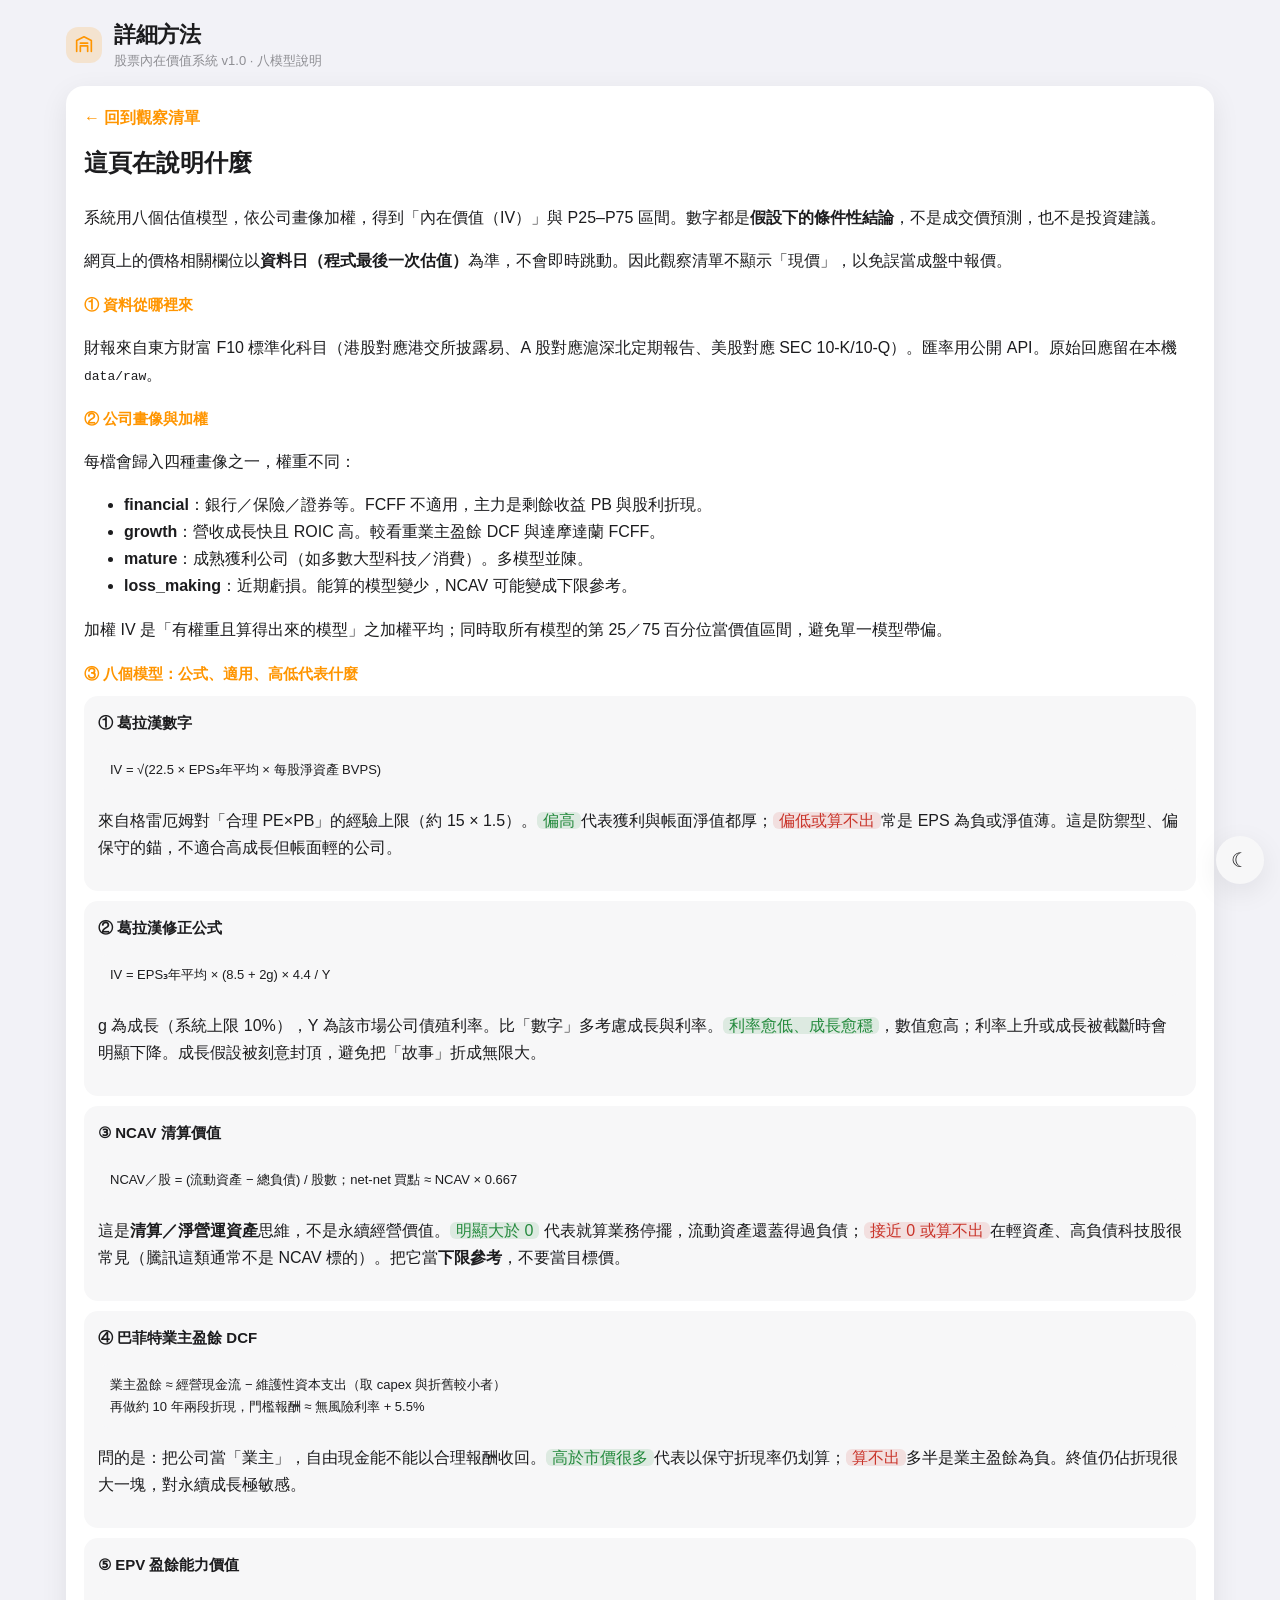
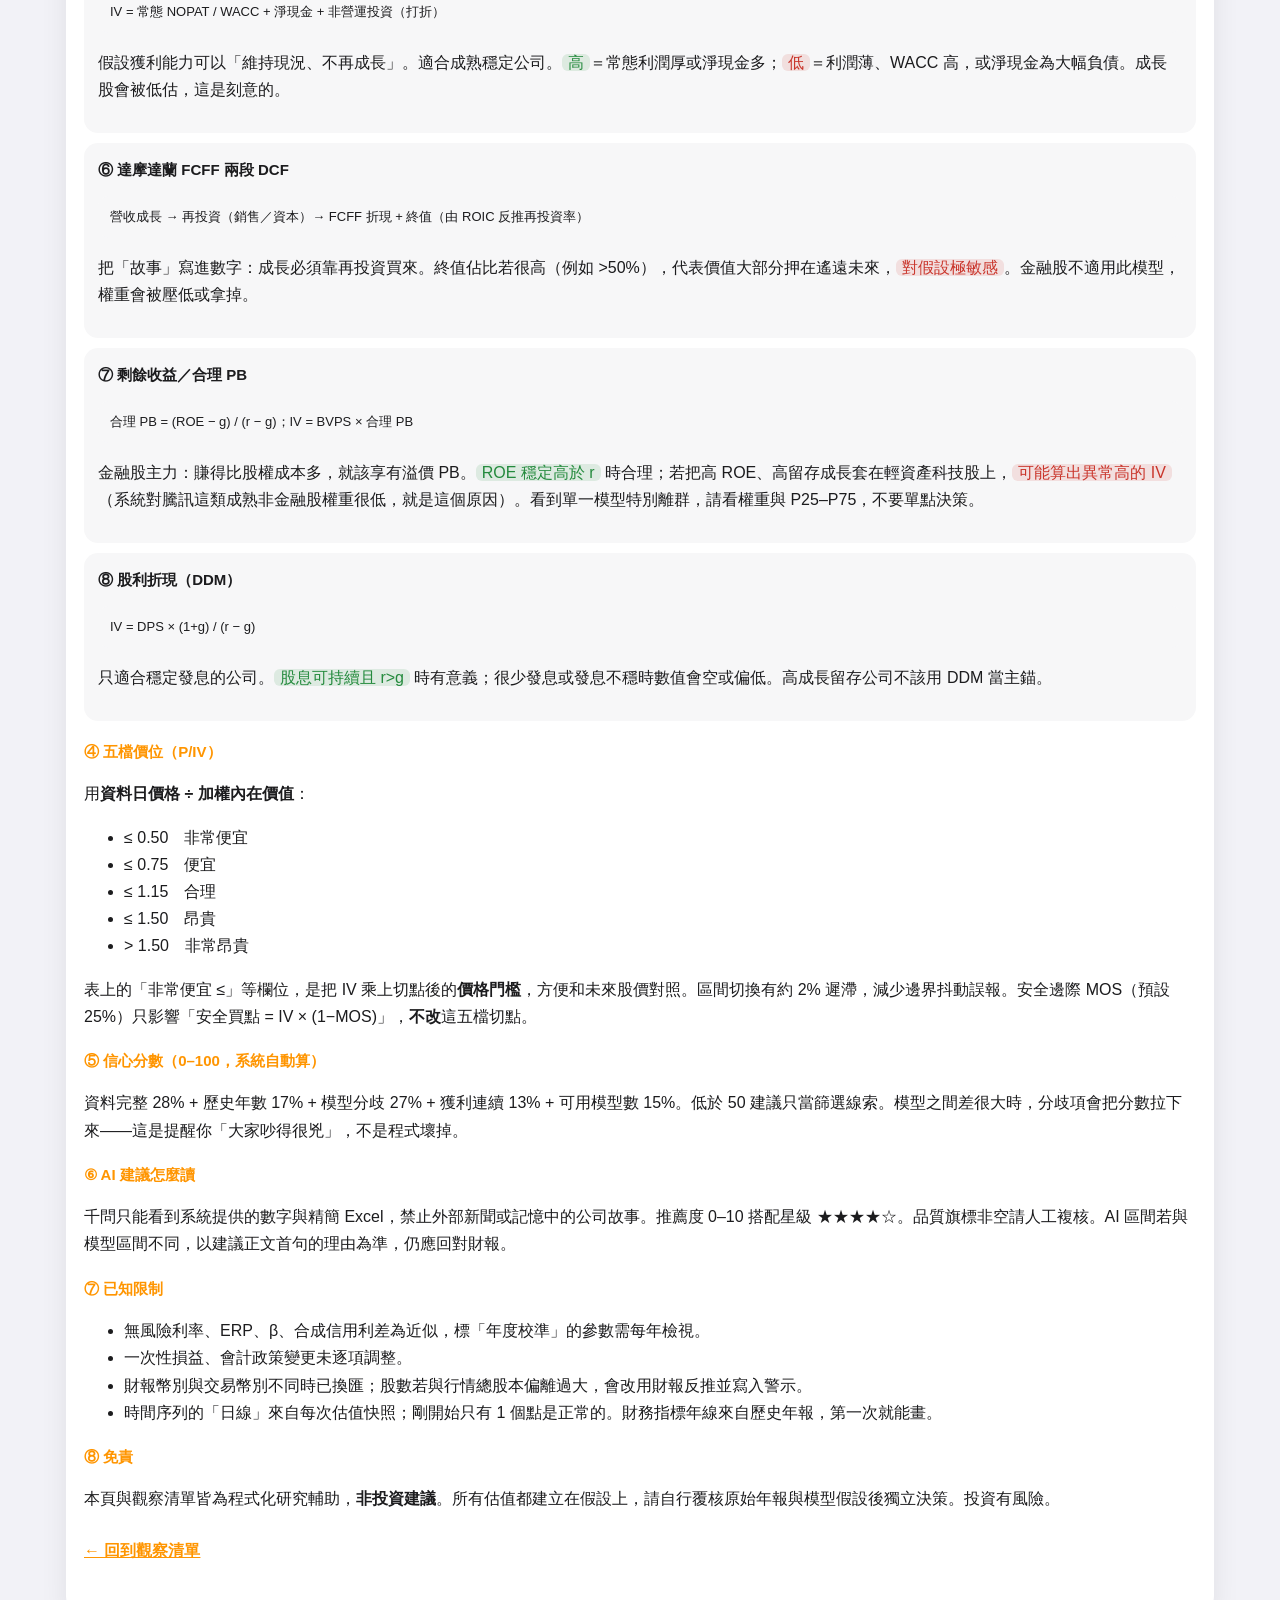
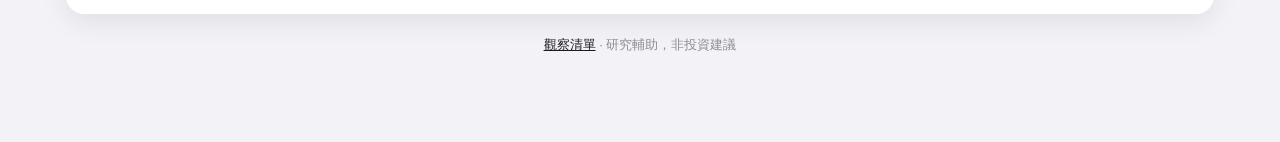
==== docs/method.html @ 35dba9b9 "ivalue report 2026-09-04 (web base)" ====
<!DOCTYPE html>
<html lang="zh-Hant">
<head>
  <meta charset="UTF-8" />
  <meta name="viewport" content="width=device-width, initial-scale=1, viewport-fit=cover" />
  <meta name="theme-color" content="#F5F5F7" />
  <title>詳細方法 · 股票內在價值系統</title>
  <link rel="stylesheet" href="./assets/app.css?v=1.0.2" />
</head>
<body class="page-method">
  <div class="app">
    <header class="top">
      <div class="brand">
        <span class="logo" aria-hidden="true">
          <svg viewBox="0 0 24 24" fill="none" stroke="currentColor" stroke-width="1.8" stroke-linecap="round" stroke-linejoin="round"><path d="M4 19V7l8-4 8 4v12"/><path d="M8 19v-6h8v6"/><path d="M8 10h8"/></svg>
        </span>
        <div>
          <h1>詳細方法</h1>
          <p class="sub">股票內在價值系統 v1.0 · 八模型說明</p>
        </div>
      </div>
    </header>

    <article class="method">
      <a class="back" href="./index.html">← 回到觀察清單</a>
      <h2>這頁在說明什麼</h2>
      <p>系統用八個估值模型，依公司畫像加權，得到「內在價值（IV）」與 P25–P75 區間。數字都是<strong>假設下的條件性結論</strong>，不是成交價預測，也不是投資建議。</p>
      <p>網頁上的價格相關欄位以<strong>資料日（程式最後一次估值）</strong>為準，不會即時跳動。因此觀察清單不顯示「現價」，以免誤當成盤中報價。</p>

      <h3>① 資料從哪裡來</h3>
      <p>財報來自東方財富 F10 標準化科目（港股對應港交所披露易、A 股對應滬深北定期報告、美股對應 SEC 10-K/10-Q）。匯率用公開 API。原始回應留在本機 <code>data/raw</code>。</p>

      <h3>② 公司畫像與加權</h3>
      <p>每檔會歸入四種畫像之一，權重不同：</p>
      <ul>
        <li><strong>financial</strong>：銀行／保險／證券等。FCFF 不適用，主力是剩餘收益 PB 與股利折現。</li>
        <li><strong>growth</strong>：營收成長快且 ROIC 高。較看重業主盈餘 DCF 與達摩達蘭 FCFF。</li>
        <li><strong>mature</strong>：成熟獲利公司（如多數大型科技／消費）。多模型並陳。</li>
        <li><strong>loss_making</strong>：近期虧損。能算的模型變少，NCAV 可能變成下限參考。</li>
      </ul>
      <p>加權 IV 是「有權重且算得出來的模型」之加權平均；同時取所有模型的第 25／75 百分位當價值區間，避免單一模型帶偏。</p>

      <h3>③ 八個模型：公式、適用、高低代表什麼</h3>

      <div class="model-card">
        <h4>① 葛拉漢數字</h4>
        <p class="formula">IV = √(22.5 × EPS₃年平均 × 每股淨資產 BVPS)</p>
        <p>來自格雷厄姆對「合理 PE×PB」的經驗上限（約 15 × 1.5）。<span class="hi-good">偏高</span>代表獲利與帳面淨值都厚；<span class="hi-bad">偏低或算不出</span>常是 EPS 為負或淨值薄。這是防禦型、偏保守的錨，不適合高成長但帳面輕的公司。</p>
      </div>
      <div class="model-card">
        <h4>② 葛拉漢修正公式</h4>
        <p class="formula">IV = EPS₃年平均 × (8.5 + 2g) × 4.4 / Y</p>
        <p>g 為成長（系統上限 10%），Y 為該市場公司債殖利率。比「數字」多考慮成長與利率。<span class="hi-good">利率愈低、成長愈穩</span>，數值愈高；利率上升或成長被截斷時會明顯下降。成長假設被刻意封頂，避免把「故事」折成無限大。</p>
      </div>
      <div class="model-card">
        <h4>③ NCAV 清算價值</h4>
        <p class="formula">NCAV／股 = (流動資產 − 總負債) / 股數；net-net 買點 ≈ NCAV × 0.667</p>
        <p>這是<strong>清算／淨營運資產</strong>思維，不是永續經營價值。<span class="hi-good">明顯大於 0</span> 代表就算業務停擺，流動資產還蓋得過負債；<span class="hi-bad">接近 0 或算不出</span>在輕資產、高負債科技股很常見（騰訊這類通常不是 NCAV 標的）。把它當<strong>下限參考</strong>，不要當目標價。</p>
      </div>
      <div class="model-card">
        <h4>④ 巴菲特業主盈餘 DCF</h4>
        <p class="formula">業主盈餘 ≈ 經營現金流 − 維護性資本支出（取 capex 與折舊較小者）<br/>再做約 10 年兩段折現，門檻報酬 ≈ 無風險利率 + 5.5%</p>
        <p>問的是：把公司當「業主」，自由現金能不能以合理報酬收回。<span class="hi-good">高於市價很多</span>代表以保守折現率仍划算；<span class="hi-bad">算不出</span>多半是業主盈餘為負。終值仍佔折現很大一塊，對永續成長極敏感。</p>
      </div>
      <div class="model-card">
        <h4>⑤ EPV 盈餘能力價值</h4>
        <p class="formula">IV = 常態 NOPAT / WACC + 淨現金 + 非營運投資（打折）</p>
        <p>假設獲利能力可以「維持現況、不再成長」。適合成熟穩定公司。<span class="hi-good">高</span>＝常態利潤厚或淨現金多；<span class="hi-bad">低</span>＝利潤薄、WACC 高，或淨現金為大幅負債。成長股會被低估，這是刻意的。</p>
      </div>
      <div class="model-card">
        <h4>⑥ 達摩達蘭 FCFF 兩段 DCF</h4>
        <p class="formula">營收成長 → 再投資（銷售／資本）→ FCFF 折現 + 終值（由 ROIC 反推再投資率）</p>
        <p>把「故事」寫進數字：成長必須靠再投資買來。終值佔比若很高（例如 &gt;50%），代表價值大部分押在遙遠未來，<span class="hi-bad">對假設極敏感</span>。金融股不適用此模型，權重會被壓低或拿掉。</p>
      </div>
      <div class="model-card">
        <h4>⑦ 剩餘收益／合理 PB</h4>
        <p class="formula">合理 PB = (ROE − g) / (r − g)；IV = BVPS × 合理 PB</p>
        <p>金融股主力：賺得比股權成本多，就該享有溢價 PB。<span class="hi-good">ROE 穩定高於 r</span> 時合理；若把高 ROE、高留存成長套在輕資產科技股上，<span class="hi-bad">可能算出異常高的 IV</span>（系統對騰訊這類成熟非金融股權重很低，就是這個原因）。看到單一模型特別離群，請看權重與 P25–P75，不要單點決策。</p>
      </div>
      <div class="model-card">
        <h4>⑧ 股利折現（DDM）</h4>
        <p class="formula">IV = DPS × (1+g) / (r − g)</p>
        <p>只適合穩定發息的公司。<span class="hi-good">股息可持續且 r&gt;g</span> 時有意義；很少發息或發息不穩時數值會空或偏低。高成長留存公司不該用 DDM 當主錨。</p>
      </div>

      <h3>④ 五檔價位（P/IV）</h3>
      <p>用<strong>資料日價格 ÷ 加權內在價值</strong>：</p>
      <ul>
        <li>≤ 0.50　非常便宜</li>
        <li>≤ 0.75　便宜</li>
        <li>≤ 1.15　合理</li>
        <li>≤ 1.50　昂貴</li>
        <li>&gt; 1.50　非常昂貴</li>
      </ul>
      <p>表上的「非常便宜 ≤」等欄位，是把 IV 乘上切點後的<strong>價格門檻</strong>，方便和未來股價對照。區間切換有約 2% 遲滯，減少邊界抖動誤報。安全邊際 MOS（預設 25%）只影響「安全買點 = IV × (1−MOS)」，<strong>不改</strong>這五檔切點。</p>

      <h3>⑤ 信心分數（0–100，系統自動算）</h3>
      <p>資料完整 28% + 歷史年數 17% + 模型分歧 27% + 獲利連續 13% + 可用模型數 15%。低於 50 建議只當篩選線索。模型之間差很大時，分歧項會把分數拉下來——這是提醒你「大家吵得很兇」，不是程式壞掉。</p>

      <h3>⑥ AI 建議怎麼讀</h3>
      <p>千問只能看到系統提供的數字與精簡 Excel，禁止外部新聞或記憶中的公司故事。推薦度 0–10 搭配星級 ★★★★☆。品質旗標非空請人工複核。AI 區間若與模型區間不同，以建議正文首句的理由為準，仍應回對財報。</p>

      <h3>⑦ 已知限制</h3>
      <ul>
        <li>無風險利率、ERP、β、合成信用利差為近似，標「年度校準」的參數需每年檢視。</li>
        <li>一次性損益、會計政策變更未逐項調整。</li>
        <li>財報幣別與交易幣別不同時已換匯；股數若與行情總股本偏離過大，會改用財報反推並寫入警示。</li>
        <li>時間序列的「日線」來自每次估值快照；剛開始只有 1 個點是正常的。財務指標年線來自歷史年報，第一次就能畫。</li>
      </ul>

      <h3>⑧ 免責</h3>
      <p>本頁與觀察清單皆為程式化研究輔助，<strong>非投資建議</strong>。所有估值都建立在假設上，請自行覆核原始年報與模型假設後獨立決策。投資有風險。</p>
      <p><a class="method-link" href="./index.html">← 回到觀察清單</a></p>
    </article>

    <footer class="foot">
      <a href="./index.html">觀察清單</a>
      <span>·</span>
      <span>研究輔助，非投資建議</span>
    </footer>
  </div>
  <button type="button" class="theme-fab" id="themeBtn" title="切換深淺色" aria-label="切換深淺色">☾</button>
  <script>
    (function () {
      const btn = document.getElementById("themeBtn");
      const saved = localStorage.getItem("iv-theme") || (matchMedia("(prefers-color-scheme: dark)").matches ? "dark" : "light");
      function setTheme(t) {
        document.documentElement.setAttribute("data-theme", t);
        localStorage.setItem("iv-theme", t);
        btn.textContent = t === "dark" ? "☀" : "☾";
        document.querySelector('meta[name="theme-color"]')?.setAttribute("content", t === "dark" ? "#121212" : "#F5F5F7");
      }
      setTheme(saved);
      btn.addEventListener("click", function () {
        setTheme(document.documentElement.getAttribute("data-theme") === "dark" ? "light" : "dark");
      });
    })();
  </script>
</body>
</html>
---- docs/assets/app.css ----
:root {
  --bg: #f2f2f7;
  --card: #ffffff;
  --card2: #f7f7f8;
  --text: #1c1c1e;
  --muted: #8e8e93;
  --line: rgba(60, 60, 67, 0.12);
  --accent: #ff9500;
  --accent-soft: rgba(255, 149, 0, 0.16);
  --shadow: 0 8px 28px rgba(15, 15, 20, 0.08);
  --radius: 18px;
  --safe: env(safe-area-inset-bottom, 12px);
  --good: #248a3d;
  --good-bg: rgba(36, 138, 61, 0.12);
  --bad: #c9342a;
  --bad-bg: rgba(201, 52, 42, 0.12);
  --warn: #c47b00;
  --warn-bg: rgba(196, 123, 0, 0.14);
}
[data-theme="dark"] {
  --bg: #121212;
  --card: #1c1c1e;
  --card2: #2a2a2a;
  --text: #f5f5f7;
  --muted: #8e8e93;
  --line: rgba(255, 255, 255, 0.08);
  --accent: #ff9f0a;
  --accent-soft: rgba(255, 159, 10, 0.22);
  --shadow: 0 10px 32px rgba(0, 0, 0, 0.45);
  --good: #30d158;
  --good-bg: rgba(48, 209, 88, 0.16);
  --bad: #ff6961;
  --bad-bg: rgba(255, 105, 97, 0.16);
  --warn: #ffd60a;
  --warn-bg: rgba(255, 214, 10, 0.14);
}
* { box-sizing: border-box; }
html, body { margin: 0; padding: 0; background: var(--bg); color: var(--text);
  font-family: -apple-system, BlinkMacSystemFont, "SF Pro Text", "PingFang TC", "Noto Sans TC", "Segoe UI", sans-serif;
  -webkit-font-smoothing: antialiased; }
.app { max-width: 1180px; margin: 0 auto; padding: 20px 16px 88px; }
.top { display: flex; align-items: center; justify-content: space-between; margin-bottom: 16px; }
.brand { display: flex; gap: 12px; align-items: center; }
.logo { width: 36px; height: 36px; border-radius: 12px; display: grid; place-items: center;
  background: var(--accent-soft); color: var(--accent); }
.logo svg { width: 22px; height: 22px; }
h1 { font-size: 22px; margin: 0; letter-spacing: -0.02em; }
.sub { margin: 2px 0 0; color: var(--muted); font-size: 13px; }

.nav-cards { display: grid; grid-template-columns: repeat(6, 1fr); gap: 8px; margin-bottom: 14px; }
.nav-btn { border: 0; background: var(--card); color: var(--muted); border-radius: 16px;
  padding: 12px 8px; box-shadow: var(--shadow); cursor: pointer; display: flex; flex-direction: column;
  align-items: center; gap: 6px; font-size: 12px; }
.nav-btn .ico { width: 24px; height: 24px; color: inherit; display: grid; place-items: center; }
.nav-btn .ico svg { width: 22px; height: 22px; }
.nav-btn.active { color: var(--accent); }
.nav-btn.active .ico { color: var(--accent); }

.panel { background: var(--card); border-radius: var(--radius); padding: 16px; box-shadow: var(--shadow); margin-bottom: 14px; }
.panel h2 { margin: 0 0 4px; font-size: 17px; }
.hint { margin: 0 0 12px; color: var(--muted); font-size: 13px; }
.search { display: flex; align-items: center; gap: 8px; background: var(--card2); border-radius: 999px; padding: 10px 14px; }
.search input { border: 0; background: transparent; width: 100%; color: var(--text); font-size: 16px; outline: none; }
.mag { color: var(--muted); display: grid; place-items: center; }
.filters { display: flex; flex-wrap: wrap; gap: 8px; margin-top: 12px; }
.chip { border: 0; background: var(--card2); color: var(--muted); width: 40px; height: 40px; border-radius: 50%;
  cursor: pointer; font-size: 12px; }
.chip.on { background: var(--accent); color: #fff; }
.chip.wide { width: auto; padding: 0 12px; border-radius: 999px; height: 34px; }
.mobile-sort { display: none; gap: 8px; margin-top: 12px; align-items: center; }
.mobile-sort select, .pill { border: 0; background: var(--card2); color: var(--text); border-radius: 12px; padding: 8px 12px; }

.stats { display: grid; grid-template-columns: repeat(6, 1fr); gap: 8px; margin-bottom: 14px; }
.stat { background: var(--card); border-radius: 14px; padding: 10px; text-align: center; box-shadow: var(--shadow);
  border: 0; cursor: pointer; color: inherit; font: inherit; }
.stat b { display: block; font-size: 18px; }
.stat span { color: var(--muted); font-size: 11px; }
.stat.on { outline: 2px solid var(--accent); background: var(--accent-soft); }

.table-wrap { overflow: auto; background: var(--card); border-radius: var(--radius); box-shadow: var(--shadow); }
table { width: 100%; border-collapse: collapse; min-width: 860px; }
th, td { padding: 11px 10px; text-align: left; border-bottom: 1px solid var(--line); font-size: 13px; white-space: nowrap; }
th { position: sticky; top: 0; background: var(--card); cursor: pointer; color: var(--muted); font-weight: 600; user-select: none; }
th .arr { color: var(--accent); margin-left: 4px; }
td.num { font-variant-numeric: tabular-nums; text-align: right; }
.th-chart, .td-chart { width: 44px; padding: 6px; }
.band { display: inline-flex; align-items: center; gap: 6px; font-weight: 600; }
.dot { width: 8px; height: 8px; border-radius: 50%; background: var(--muted); flex-shrink: 0; }
.dot.非常便宜 { background: #34c759; }
.dot.便宜 { background: #30d158; }
.dot.合理 { background: #ffd60a; }
.dot.昂貴 { background: #ff9f0a; }
.dot.非常昂貴 { background: #ff3b30; }
.dot.無法估值 { background: #8e8e93; }
.stars { color: var(--accent); letter-spacing: 1px; }
.row-link { cursor: pointer; }
.row-link:hover { background: var(--accent-soft); }

.tone-good { color: var(--good) !important; }
.tone-bad { color: var(--bad) !important; }
.tone-warn { color: var(--warn) !important; }

.cards { display: none; gap: 12px; }
.item { background: var(--card); border-radius: var(--radius); overflow: hidden; box-shadow: var(--shadow); cursor: pointer; }
.item h3 { margin: 0; font-size: 16px; }
.item-hd { display: flex; gap: 10px; align-items: center; padding: 14px 14px 8px; }
.item-id { flex: 1; min-width: 0; }
.item-meta { display: flex; gap: 8px; align-items: center; margin-top: 4px; font-size: 12px; }
.mkt { background: var(--accent-soft); color: var(--accent); font-weight: 700; font-size: 11px;
  padding: 1px 6px; border-radius: 6px; }
.ico-sq { min-width: 52px; height: 34px; padding: 0 6px; border-radius: 10px; background: var(--accent-soft); color: var(--accent);
  display: grid; place-items: center; font-weight: 700; font-size: 12px; letter-spacing: -0.02em; }
.item p, .card-note { margin: 0; color: var(--muted); font-size: 13px; padding: 0 14px 10px; line-height: 1.5; }
.item-ft { background: var(--card2); padding: 10px 14px; font-size: 12px; color: var(--muted);
  display: flex; justify-content: space-between; gap: 8px; }
.mini-kv { display: grid; grid-template-columns: 1fr 1fr; gap: 8px 12px; padding: 4px 14px 12px; }
.mini-kv div { display: flex; justify-content: space-between; gap: 8px; font-size: 13px; }
.mini-kv span { color: var(--muted); }
.mini-kv b { font-weight: 650; font-variant-numeric: tabular-nums; }
.card-ai { padding: 0 14px 12px; }
.card-ai-score { display: flex; align-items: center; gap: 8px; margin-bottom: 6px; font-weight: 650; }
.card-ai p { padding: 0 0 8px; }

.chart-btn { border: 0; background: var(--card2); color: var(--accent); width: 36px; height: 36px; border-radius: 10px;
  cursor: pointer; display: grid; place-items: center; flex-shrink: 0; }
.chart-btn svg { width: 18px; height: 18px; }
.chart-btn:hover { background: var(--accent-soft); }

.method { background: var(--card); border-radius: var(--radius); padding: 18px; box-shadow: var(--shadow); line-height: 1.7; }
.method h3 { color: var(--accent); margin: 18px 0 6px; font-size: 15px; }
.method a { color: var(--accent); }
.method-link { display: inline-flex; align-items: center; gap: 6px; margin: 8px 0 16px; font-weight: 650; }
.empty { text-align: center; color: var(--muted); padding: 40px 12px; }

.foot { text-align: center; color: var(--muted); font-size: 13px; margin-top: 22px; }
.foot a { color: var(--text); }
.theme-fab { position: fixed; right: 16px; bottom: calc(16px + var(--safe)); width: 48px; height: 48px; border-radius: 50%;
  border: 0; background: var(--card2); color: var(--text); box-shadow: var(--shadow); cursor: pointer; font-size: 20px; z-index: 20; }

.modal { position: fixed; inset: 0; background: rgba(0,0,0,.45); display: grid; place-items: end center; z-index: 30; }
.modal[hidden] { display: none; }
.sheet { background: var(--card); width: min(720px, 100%); max-height: 88vh; overflow: auto;
  border-radius: 22px 22px 0 0; padding: 22px 18px calc(24px + var(--safe)); position: relative; }
.sheet-chart { width: min(860px, 100%); }
.sheet h2 { margin: 0 40px 8px 0; font-size: 20px; }
.sheet h2 small { color: var(--muted); font-weight: 500; font-size: 14px; }
.sheet h3 { margin: 18px 0 8px; font-size: 15px; }
.close { position: absolute; right: 12px; top: 12px; border: 0; background: var(--card2); width: 32px; height: 32px;
  border-radius: 50%; color: var(--text); cursor: pointer; }
.kv { display: grid; grid-template-columns: 132px 1fr; gap: 6px 10px; font-size: 14px; }
.kv b { color: var(--muted); font-weight: 500; }
.advice { background: var(--card2); border-radius: 14px; padding: 12px 14px; margin-top: 12px; line-height: 1.7; }
.advice p { margin: 0 0 10px; }
.advice p:last-child { margin: 0; }
.advice .lead { font-weight: 650; color: var(--text); }
.warn-box { background: var(--bad-bg); color: var(--bad); border-radius: 12px; padding: 10px 12px; margin-top: 12px; font-size: 13px; line-height: 1.5; }
#chartCanvasWrap { position: relative; height: 320px; margin-top: 8px; }

.page-method .method h2 { margin-top: 0; }
.page-method .back { display: inline-flex; gap: 6px; align-items: center; color: var(--accent); text-decoration: none;
  font-weight: 650; margin-bottom: 12px; }
.formula { background: var(--card2); border-radius: 12px; padding: 10px 12px; font-size: 13px; overflow-x: auto; }
.model-card { background: var(--card2); border-radius: 14px; padding: 14px; margin: 10px 0; }
.model-card h4 { margin: 0 0 6px; font-size: 15px; }
.hi-good { background: var(--good-bg); color: var(--good); padding: 0 6px; border-radius: 6px; }
.hi-bad { background: var(--bad-bg); color: var(--bad); padding: 0 6px; border-radius: 6px; }

@media (max-width: 860px) {
  .nav-cards { grid-template-columns: repeat(3, 1fr); }
  .stats { grid-template-columns: repeat(3, 1fr); }
  .table-wrap { display: none; }
  .cards { display: grid; }
  .mobile-sort { display: flex; }
  h1 { font-size: 18px; }
  .ico-sq { min-width: 58px; font-size: 11px; }
}
@media (min-width: 861px) {
  .modal { place-items: center; }
  .sheet { border-radius: 22px; max-height: 82vh; }
}
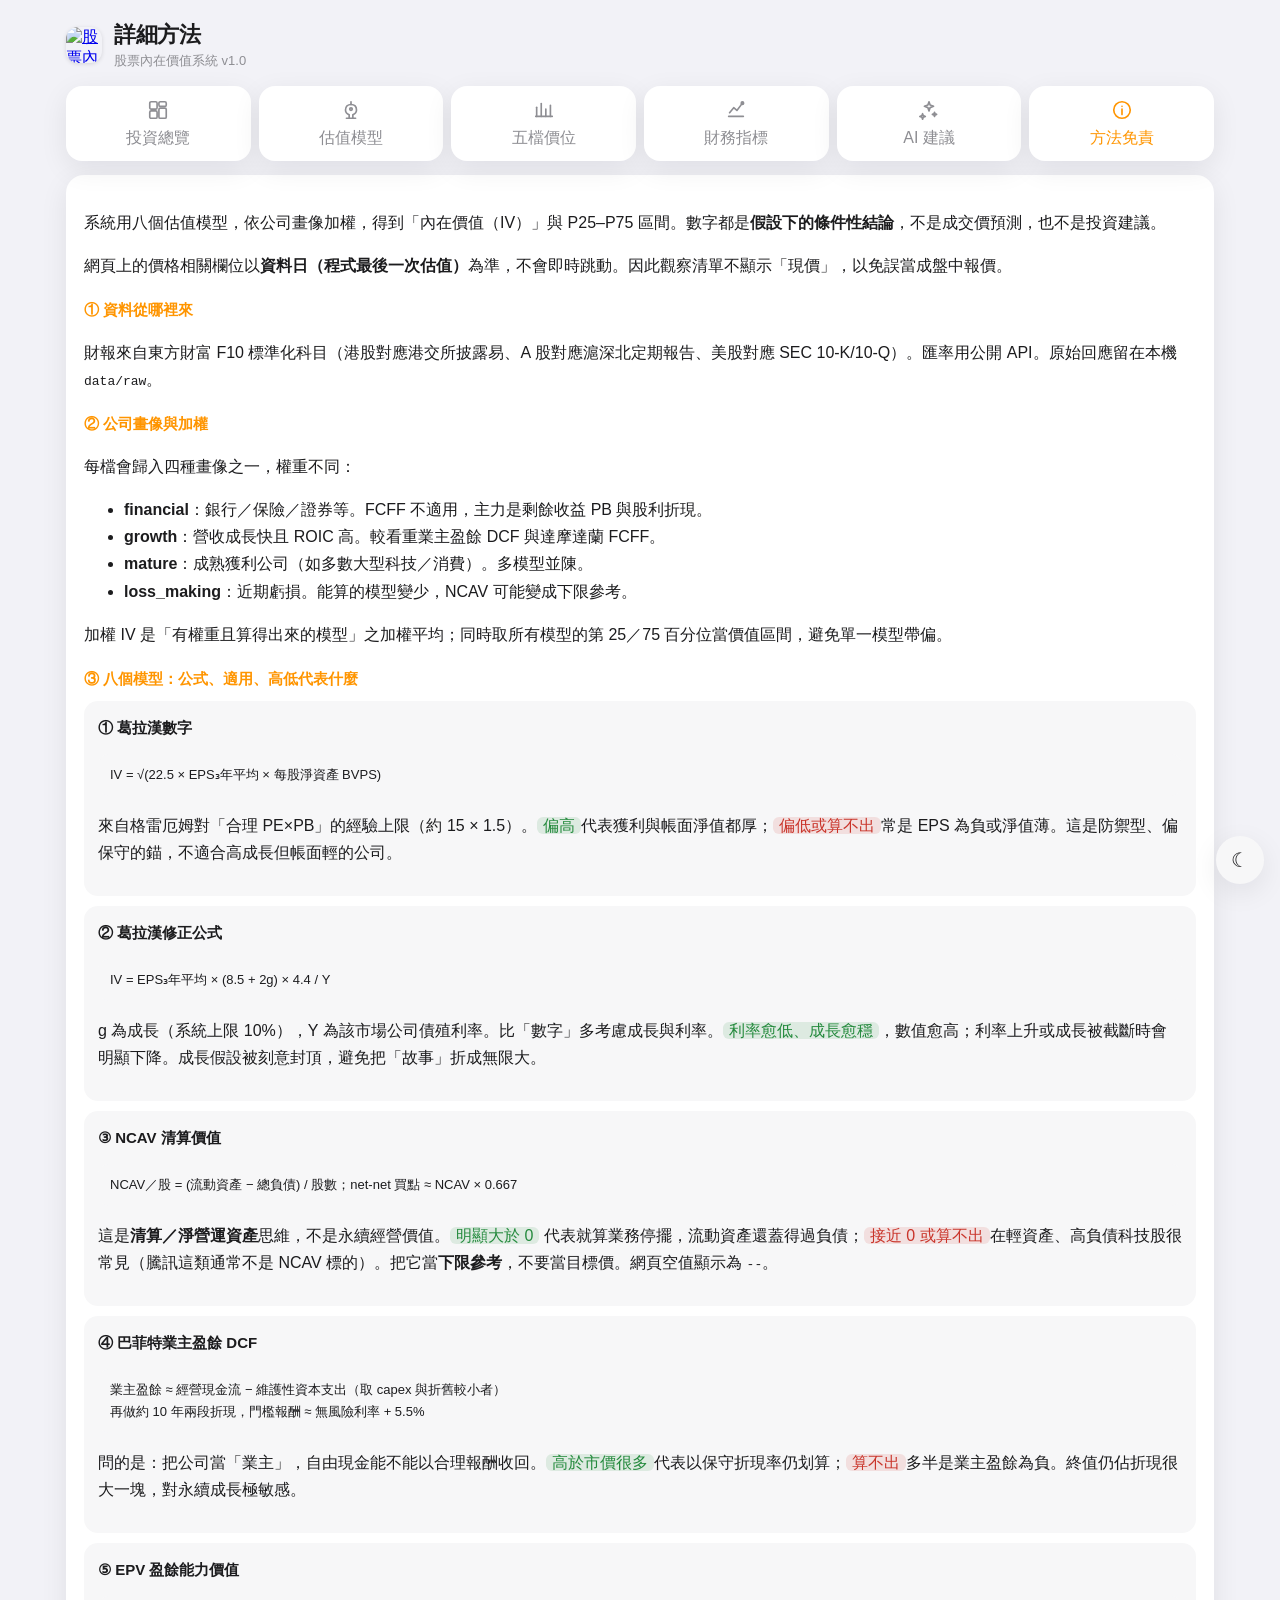
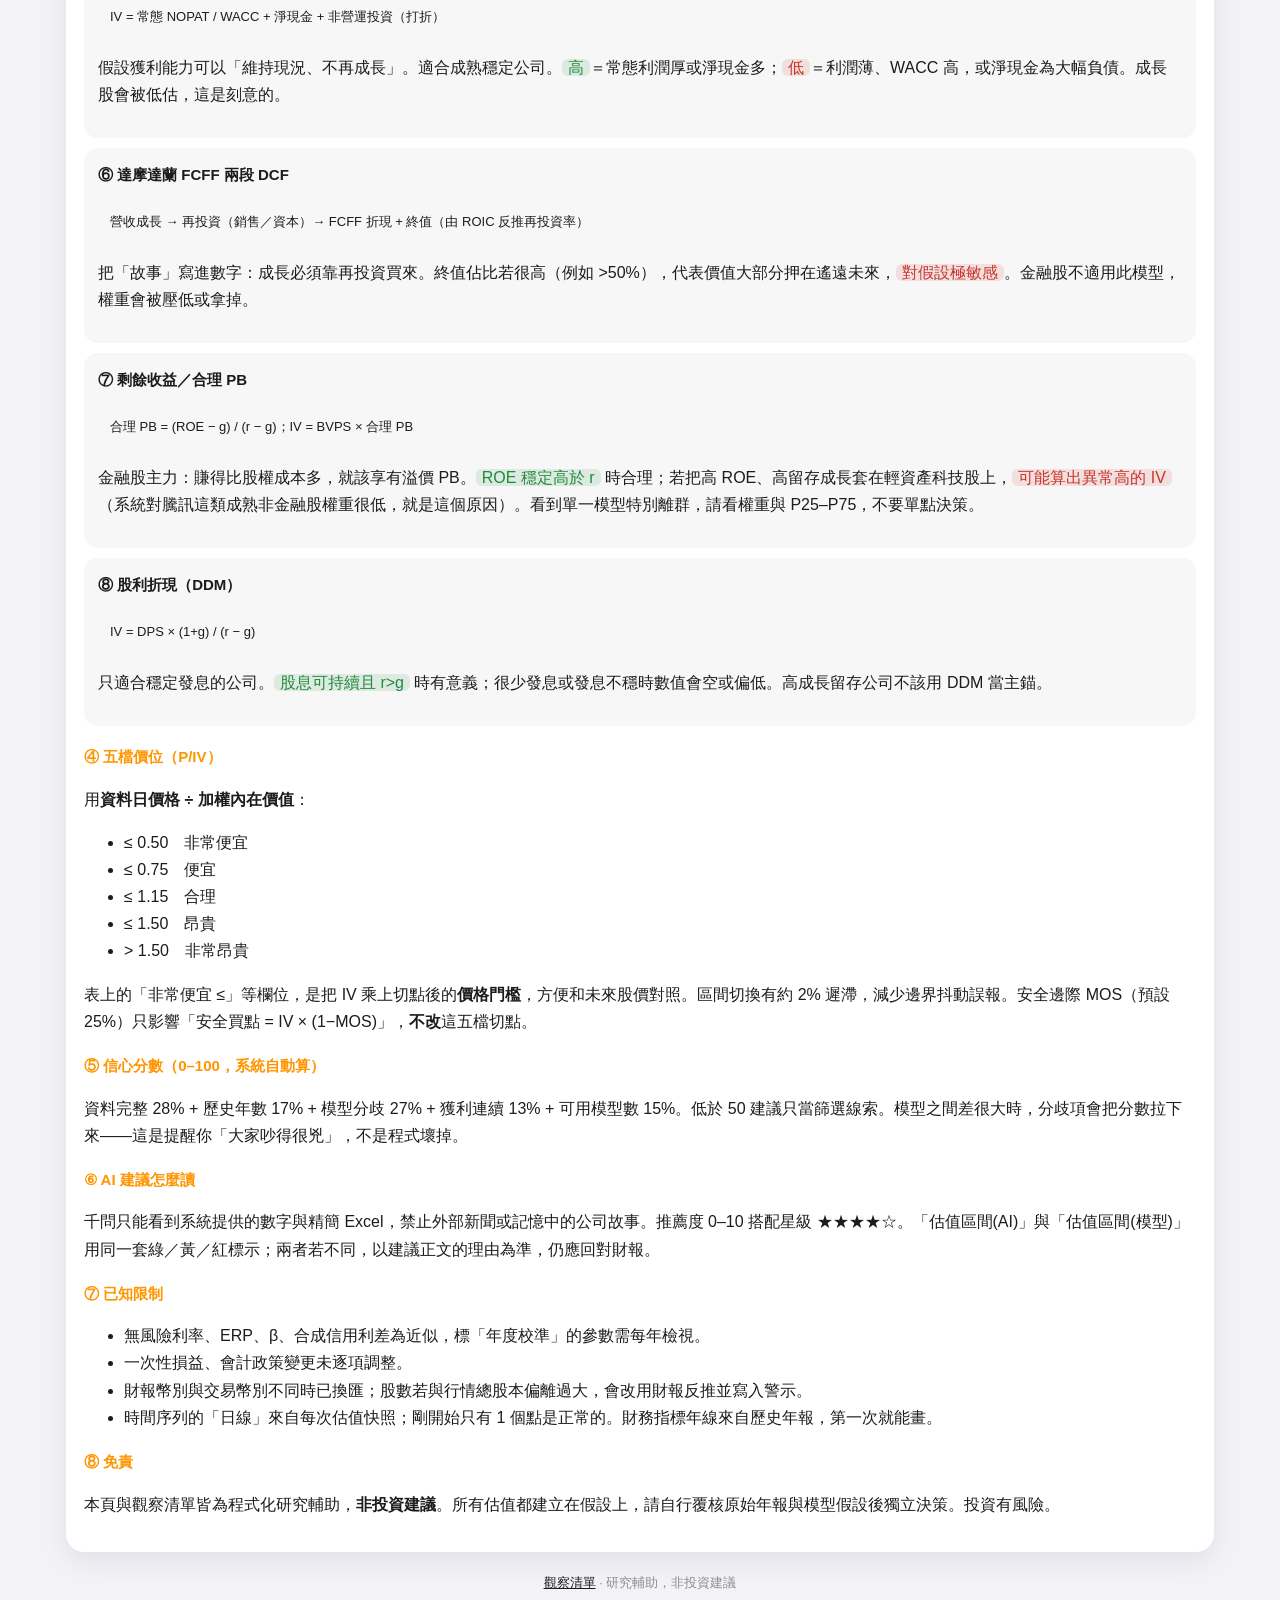
==== commit e3791ebb: "ivalue report 2026-09-07 (web base)" ====
--- a/docs/method.html
+++ b/docs/method.html
@@ -5,25 +5,52 @@
   <meta name="viewport" content="width=device-width, initial-scale=1, viewport-fit=cover" />
   <meta name="theme-color" content="#F5F5F7" />
   <title>詳細方法 · 股票內在價值系統</title>
-  <link rel="stylesheet" href="./assets/app.css?v=1.0.2" />
+  <link rel="icon" type="image/png" href="./favicon.png?v=1.0.3" />
+  <link rel="apple-touch-icon" href="./assets/apple-touch-icon.png?v=1.0.3" />
+  <link rel="stylesheet" href="./assets/app.css?v=1.0.3" />
 </head>
 <body class="page-method">
   <div class="app">
     <header class="top">
       <div class="brand">
-        <span class="logo" aria-hidden="true">
-          <svg viewBox="0 0 24 24" fill="none" stroke="currentColor" stroke-width="1.8" stroke-linecap="round" stroke-linejoin="round"><path d="M4 19V7l8-4 8 4v12"/><path d="M8 19v-6h8v6"/><path d="M8 10h8"/></svg>
-        </span>
+        <a class="logo" href="./index.html" title="回首頁">
+          <img src="./assets/logo.png?v=1.0.3" width="36" height="36" alt="股票內在價值系統" />
+        </a>
         <div>
           <h1>詳細方法</h1>
-          <p class="sub">股票內在價值系統 v1.0 · 八模型說明</p>
+          <p class="sub">股票內在價值系統 v1.0</p>
         </div>
       </div>
     </header>
 
+    <nav class="nav-cards" aria-label="主要分頁">
+      <a class="nav-btn" href="./index.html">
+        <span class="ico" aria-hidden="true"><svg viewBox="0 0 24 24" fill="none" stroke="currentColor" stroke-width="1.8" stroke-linecap="round" stroke-linejoin="round"><rect x="3" y="3" width="8" height="8" rx="1.5"/><rect x="13" y="3" width="8" height="5" rx="1.5"/><rect x="13" y="10" width="8" height="11" rx="1.5"/><rect x="3" y="13" width="8" height="8" rx="1.5"/></svg></span>
+        <span>投資總覽</span>
+      </a>
+      <a class="nav-btn" href="./index.html">
+        <span class="ico" aria-hidden="true"><svg viewBox="0 0 24 24" fill="none" stroke="currentColor" stroke-width="1.8" stroke-linecap="round" stroke-linejoin="round"><path d="M12 3v3"/><path d="M7 21h10"/><path d="M12 6c-3.5 0-6 2.2-6 6 0 2.6 1.5 4.2 4 5.3V21"/><path d="M12 6c3.5 0 6 2.2 6 6 0 2.6-1.5 4.2-4 5.3V21"/><circle cx="12" cy="11" r="1.4"/></svg></span>
+        <span>估值模型</span>
+      </a>
+      <a class="nav-btn" href="./index.html">
+        <span class="ico" aria-hidden="true"><svg viewBox="0 0 24 24" fill="none" stroke="currentColor" stroke-width="1.8" stroke-linecap="round" stroke-linejoin="round"><path d="M4 19V9"/><path d="M9 19V5"/><path d="M14 19v-8"/><path d="M19 19V7"/><path d="M3 19h18"/></svg></span>
+        <span>五檔價位</span>
+      </a>
+      <a class="nav-btn" href="./index.html">
+        <span class="ico" aria-hidden="true"><svg viewBox="0 0 24 24" fill="none" stroke="currentColor" stroke-width="1.8" stroke-linecap="round" stroke-linejoin="round"><path d="M4 19h16"/><path d="M5 15l4.5-5.5 3.5 3 6-8"/><circle cx="19" cy="4.5" r="1.3"/></svg></span>
+        <span>財務指標</span>
+      </a>
+      <a class="nav-btn" href="./index.html">
+        <span class="ico" aria-hidden="true"><svg viewBox="0 0 24 24" fill="none" stroke="currentColor" stroke-width="1.8" stroke-linecap="round" stroke-linejoin="round"><path d="M12 3l1.2 3.6L17 8l-3.8 1.4L12 13l-1.2-3.6L7 8l3.8-1.4L12 3z"/><path d="M5 16l.7 2L8 19l-2.3.8L5 22l-.7-2.2L2 19l2.3-.9L5 16z"/><path d="M18 14.5l.6 1.7 1.7.6-1.7.6-.6 1.7-.6-1.7-1.7-.6 1.7-.6.6-1.7z"/></svg></span>
+        <span>AI 建議</span>
+      </a>
+      <a class="nav-btn active" href="./method.html" aria-current="page">
+        <span class="ico" aria-hidden="true"><svg viewBox="0 0 24 24" fill="none" stroke="currentColor" stroke-width="1.8" stroke-linecap="round" stroke-linejoin="round"><circle cx="12" cy="12" r="9"/><path d="M12 11v6"/><circle cx="12" cy="8" r=".9" fill="currentColor" stroke="none"/></svg></span>
+        <span>方法免責</span>
+      </a>
+    </nav>
+
     <article class="method">
-      <a class="back" href="./index.html">← 回到觀察清單</a>
-      <h2>這頁在說明什麼</h2>
       <p>系統用八個估值模型，依公司畫像加權，得到「內在價值（IV）」與 P25–P75 區間。數字都是<strong>假設下的條件性結論</strong>，不是成交價預測，也不是投資建議。</p>
       <p>網頁上的價格相關欄位以<strong>資料日（程式最後一次估值）</strong>為準，不會即時跳動。因此觀察清單不顯示「現價」，以免誤當成盤中報價。</p>
 
@@ -55,7 +82,7 @@
       <div class="model-card">
         <h4>③ NCAV 清算價值</h4>
         <p class="formula">NCAV／股 = (流動資產 − 總負債) / 股數；net-net 買點 ≈ NCAV × 0.667</p>
-        <p>這是<strong>清算／淨營運資產</strong>思維，不是永續經營價值。<span class="hi-good">明顯大於 0</span> 代表就算業務停擺，流動資產還蓋得過負債；<span class="hi-bad">接近 0 或算不出</span>在輕資產、高負債科技股很常見（騰訊這類通常不是 NCAV 標的）。把它當<strong>下限參考</strong>，不要當目標價。</p>
+        <p>這是<strong>清算／淨營運資產</strong>思維，不是永續經營價值。<span class="hi-good">明顯大於 0</span> 代表就算業務停擺，流動資產還蓋得過負債；<span class="hi-bad">接近 0 或算不出</span>在輕資產、高負債科技股很常見（騰訊這類通常不是 NCAV 標的）。把它當<strong>下限參考</strong>，不要當目標價。網頁空值顯示為 <code>--</code>。</p>
       </div>
       <div class="model-card">
         <h4>④ 巴菲特業主盈餘 DCF</h4>
@@ -98,7 +125,7 @@
       <p>資料完整 28% + 歷史年數 17% + 模型分歧 27% + 獲利連續 13% + 可用模型數 15%。低於 50 建議只當篩選線索。模型之間差很大時，分歧項會把分數拉下來——這是提醒你「大家吵得很兇」，不是程式壞掉。</p>
 
       <h3>⑥ AI 建議怎麼讀</h3>
-      <p>千問只能看到系統提供的數字與精簡 Excel，禁止外部新聞或記憶中的公司故事。推薦度 0–10 搭配星級 ★★★★☆。品質旗標非空請人工複核。AI 區間若與模型區間不同，以建議正文首句的理由為準，仍應回對財報。</p>
+      <p>千問只能看到系統提供的數字與精簡 Excel，禁止外部新聞或記憶中的公司故事。推薦度 0–10 搭配星級 ★★★★☆。「估值區間(AI)」與「估值區間(模型)」用同一套綠／黃／紅標示；兩者若不同，以建議正文的理由為準，仍應回對財報。</p>
 
       <h3>⑦ 已知限制</h3>
       <ul>
@@ -110,7 +137,6 @@
 
       <h3>⑧ 免責</h3>
       <p>本頁與觀察清單皆為程式化研究輔助，<strong>非投資建議</strong>。所有估值都建立在假設上，請自行覆核原始年報與模型假設後獨立決策。投資有風險。</p>
-      <p><a class="method-link" href="./index.html">← 回到觀察清單</a></p>
     </article>
 
     <footer class="foot">
--- a/docs/assets/app.css
+++ b/docs/assets/app.css
@@ -41,9 +41,10 @@
 .app { max-width: 1180px; margin: 0 auto; padding: 20px 16px 88px; }
 .top { display: flex; align-items: center; justify-content: space-between; margin-bottom: 16px; }
 .brand { display: flex; gap: 12px; align-items: center; }
-.logo { width: 36px; height: 36px; border-radius: 12px; display: grid; place-items: center;
-  background: var(--accent-soft); color: var(--accent); }
-.logo svg { width: 22px; height: 22px; }
+a.logo { width: 36px; height: 36px; border-radius: 12px; overflow: hidden; display: block;
+  flex-shrink: 0; background: transparent; box-shadow: 0 1px 4px rgba(0,0,0,.12); }
+a.logo img { width: 36px; height: 36px; display: block; object-fit: cover; }
+a.nav-btn { text-decoration: none; font: inherit; }
 h1 { font-size: 22px; margin: 0; letter-spacing: -0.02em; }
 .sub { margin: 2px 0 0; color: var(--muted); font-size: 13px; }
 
@@ -82,7 +83,9 @@
 th, td { padding: 11px 10px; text-align: left; border-bottom: 1px solid var(--line); font-size: 13px; white-space: nowrap; }
 th { position: sticky; top: 0; background: var(--card); cursor: pointer; color: var(--muted); font-weight: 600; user-select: none; }
 th .arr { color: var(--accent); margin-left: 4px; }
-td.num { font-variant-numeric: tabular-nums; text-align: right; }
+th.col-c, td.col-c { text-align: center; }
+th.col-r, td.col-r { text-align: right; font-variant-numeric: tabular-nums; }
+th.col-l, td.col-l { text-align: left; white-space: normal; max-width: 280px; }
 .th-chart, .td-chart { width: 44px; padding: 6px; }
 .band { display: inline-flex; align-items: center; gap: 6px; font-weight: 600; }
 .dot { width: 8px; height: 8px; border-radius: 50%; background: var(--muted); flex-shrink: 0; }
@@ -93,6 +96,7 @@
 .dot.非常昂貴 { background: #ff3b30; }
 .dot.無法估值 { background: #8e8e93; }
 .stars { color: var(--accent); letter-spacing: 1px; }
+.muted-sep { color: var(--muted); font-weight: 500; font-size: 12px; }
 .row-link { cursor: pointer; }
 .row-link:hover { background: var(--accent-soft); }
 
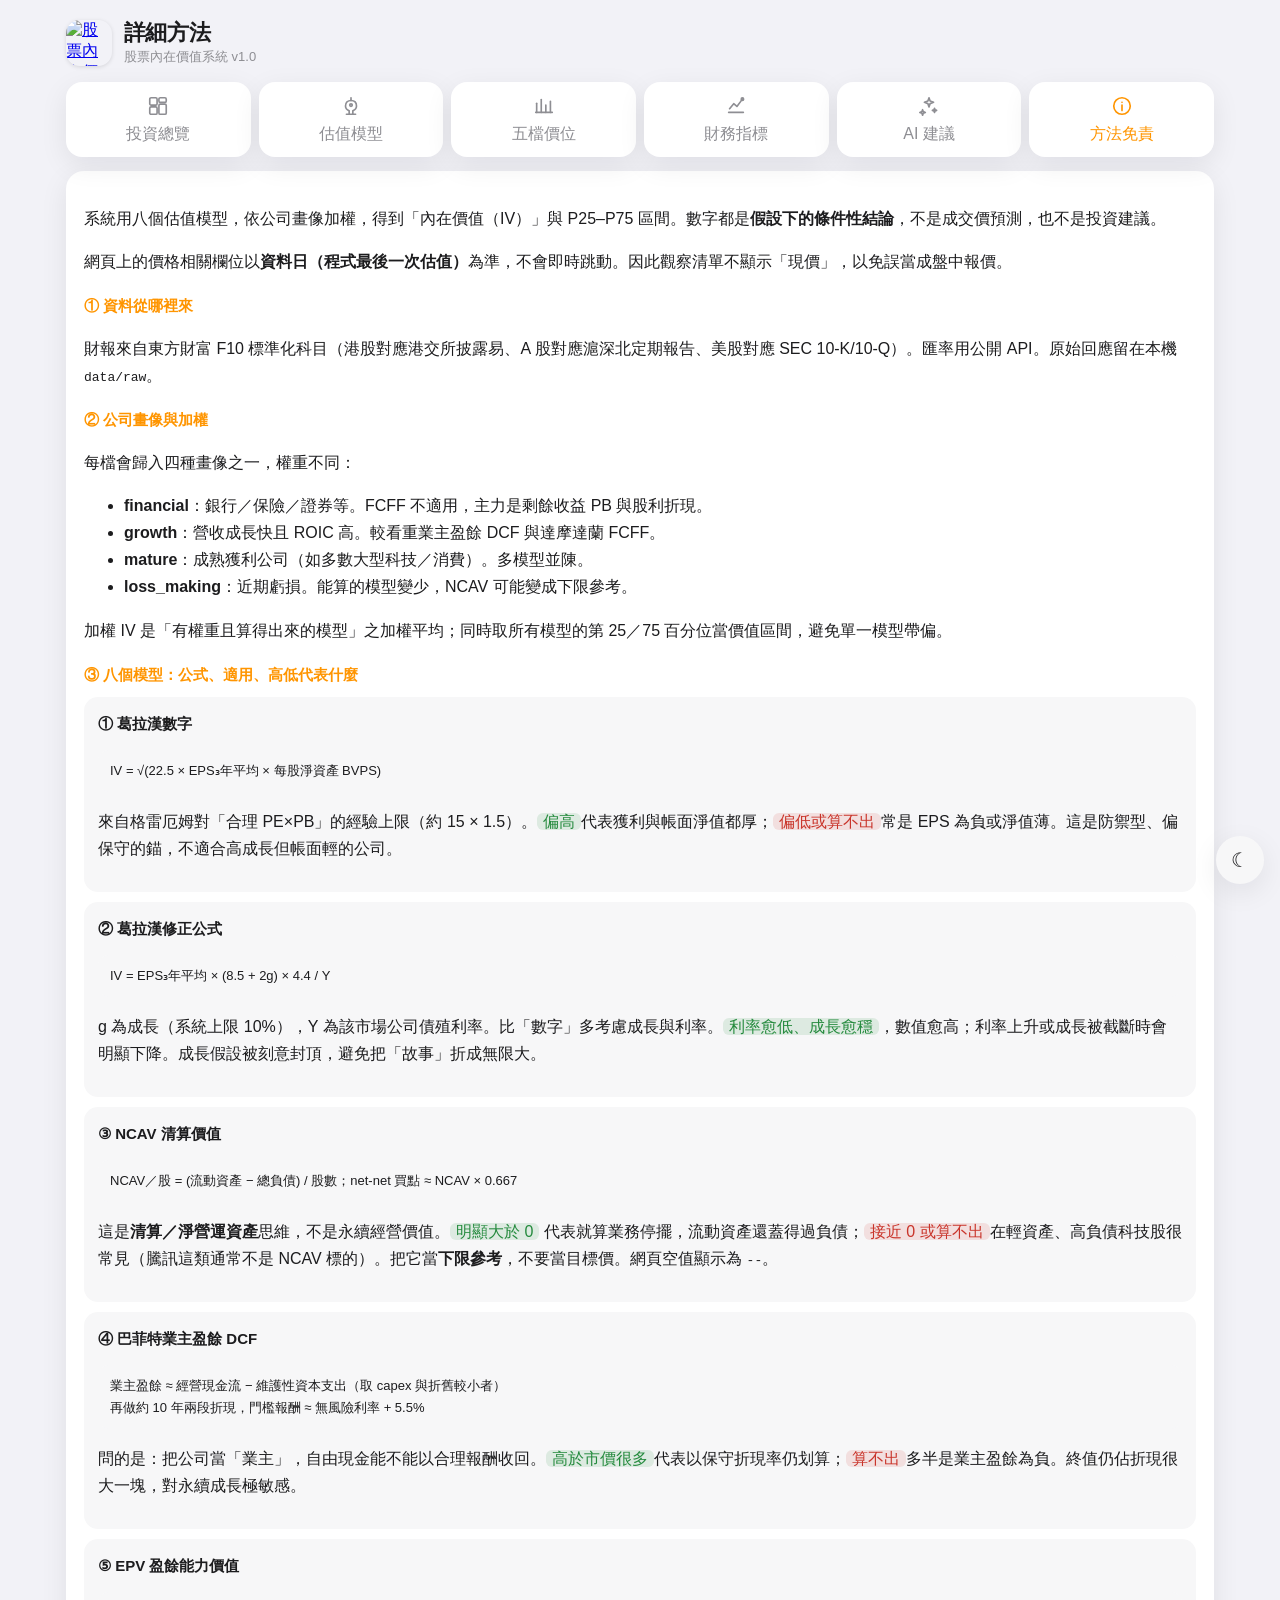
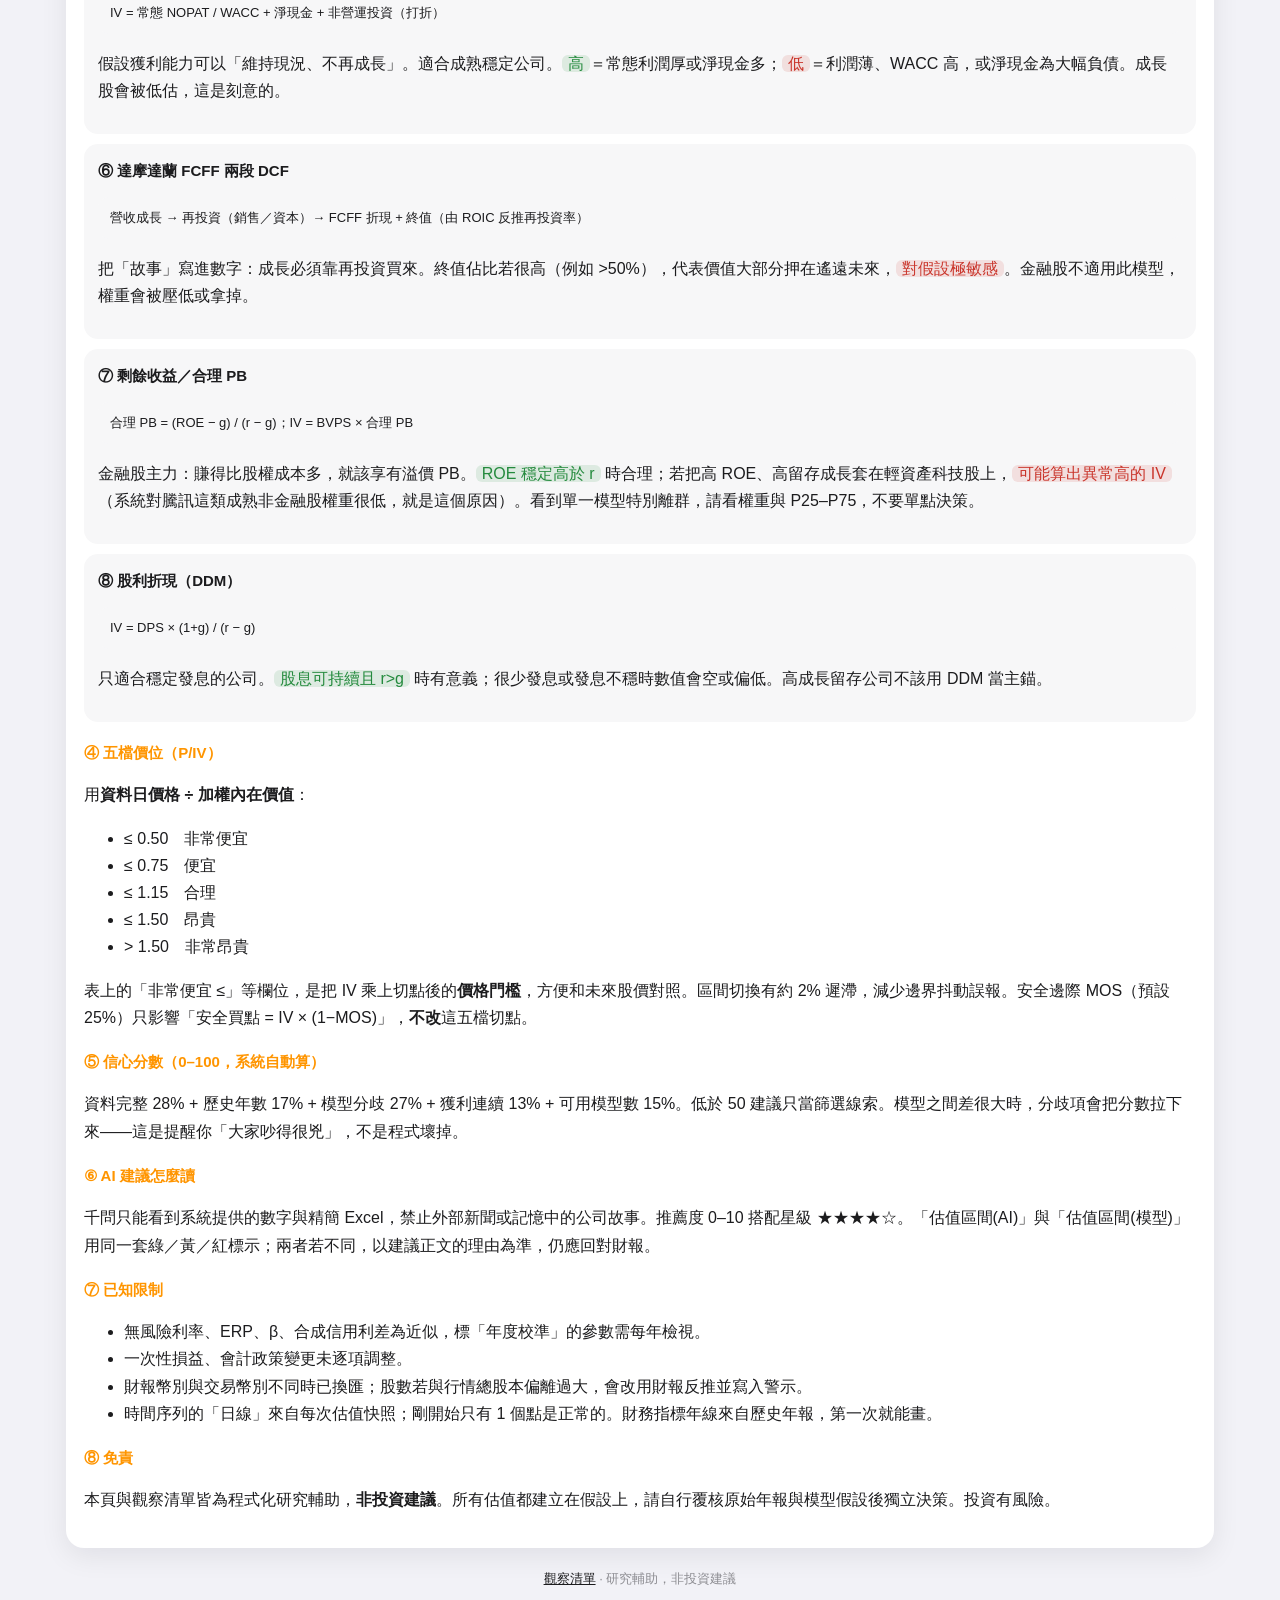
==== commit fca9c83e: "ivalue report 2026-09-08 (web base)" ====
--- a/docs/method.html
+++ b/docs/method.html
@@ -5,16 +5,16 @@
   <meta name="viewport" content="width=device-width, initial-scale=1, viewport-fit=cover" />
   <meta name="theme-color" content="#F5F5F7" />
   <title>詳細方法 · 股票內在價值系統</title>
-  <link rel="icon" type="image/png" href="./favicon.png?v=1.0.3" />
-  <link rel="apple-touch-icon" href="./assets/apple-touch-icon.png?v=1.0.3" />
-  <link rel="stylesheet" href="./assets/app.css?v=1.0.3" />
+  <link rel="icon" type="image/png" href="./favicon.png?v=1.0.4b" />
+  <link rel="apple-touch-icon" href="./assets/apple-touch-icon.png?v=1.0.4b" />
+  <link rel="stylesheet" href="./assets/app.css?v=1.0.4b" />
 </head>
 <body class="page-method">
   <div class="app">
     <header class="top">
       <div class="brand">
         <a class="logo" href="./index.html" title="回首頁">
-          <img src="./assets/logo.png?v=1.0.3" width="36" height="36" alt="股票內在價值系統" />
+          <img src="./assets/logo.png?v=1.0.4b" alt="股票內在價值系統" />
         </a>
         <div>
           <h1>詳細方法</h1>
--- a/docs/assets/app.css
+++ b/docs/assets/app.css
@@ -40,13 +40,16 @@
   -webkit-font-smoothing: antialiased; }
 .app { max-width: 1180px; margin: 0 auto; padding: 20px 16px 88px; }
 .top { display: flex; align-items: center; justify-content: space-between; margin-bottom: 16px; }
-.brand { display: flex; gap: 12px; align-items: center; }
-a.logo { width: 36px; height: 36px; border-radius: 12px; overflow: hidden; display: block;
-  flex-shrink: 0; background: transparent; box-shadow: 0 1px 4px rgba(0,0,0,.12); }
-a.logo img { width: 36px; height: 36px; display: block; object-fit: cover; }
+.brand { display: flex; gap: 12px; align-items: center;
+  --logo-size: calc(22px * 1.2 + 2px + 13px * 1.35); }
+.brand > div { min-width: 0; }
+h1 { font-size: 22px; margin: 0; letter-spacing: -0.02em; line-height: 1.2; white-space: nowrap; }
+.sub { margin: 2px 0 0; color: var(--muted); font-size: 13px; line-height: 1.35; white-space: nowrap; }
+a.logo { width: var(--logo-size); height: var(--logo-size); flex-shrink: 0;
+  border-radius: 14px; overflow: hidden; display: block;
+  background: transparent; box-shadow: 0 1px 4px rgba(0,0,0,.12); }
+a.logo img { width: 100%; height: 100%; display: block; object-fit: cover; }
 a.nav-btn { text-decoration: none; font: inherit; }
-h1 { font-size: 22px; margin: 0; letter-spacing: -0.02em; }
-.sub { margin: 2px 0 0; color: var(--muted); font-size: 13px; }
 
 .nav-cards { display: grid; grid-template-columns: repeat(6, 1fr); gap: 8px; margin-bottom: 14px; }
 .nav-btn { border: 0; background: var(--card); color: var(--muted); border-radius: 16px;
@@ -79,13 +82,13 @@
 .stat.on { outline: 2px solid var(--accent); background: var(--accent-soft); }
 
 .table-wrap { overflow: auto; background: var(--card); border-radius: var(--radius); box-shadow: var(--shadow); }
-table { width: 100%; border-collapse: collapse; min-width: 860px; }
+table { width: max-content; min-width: 100%; border-collapse: collapse; }
 th, td { padding: 11px 10px; text-align: left; border-bottom: 1px solid var(--line); font-size: 13px; white-space: nowrap; }
 th { position: sticky; top: 0; background: var(--card); cursor: pointer; color: var(--muted); font-weight: 600; user-select: none; }
 th .arr { color: var(--accent); margin-left: 4px; }
 th.col-c, td.col-c { text-align: center; }
 th.col-r, td.col-r { text-align: right; font-variant-numeric: tabular-nums; }
-th.col-l, td.col-l { text-align: left; white-space: normal; max-width: 280px; }
+th.col-l, td.col-l { text-align: left; white-space: nowrap; }
 .th-chart, .td-chart { width: 44px; padding: 6px; }
 .band { display: inline-flex; align-items: center; gap: 6px; font-weight: 600; }
 .dot { width: 8px; height: 8px; border-radius: 50%; background: var(--muted); flex-shrink: 0; }
@@ -176,6 +179,7 @@
   .cards { display: grid; }
   .mobile-sort { display: flex; }
   h1 { font-size: 18px; }
+  .brand { --logo-size: calc(18px * 1.2 + 2px + 13px * 1.35); }
   .ico-sq { min-width: 58px; font-size: 11px; }
 }
 @media (min-width: 861px) {
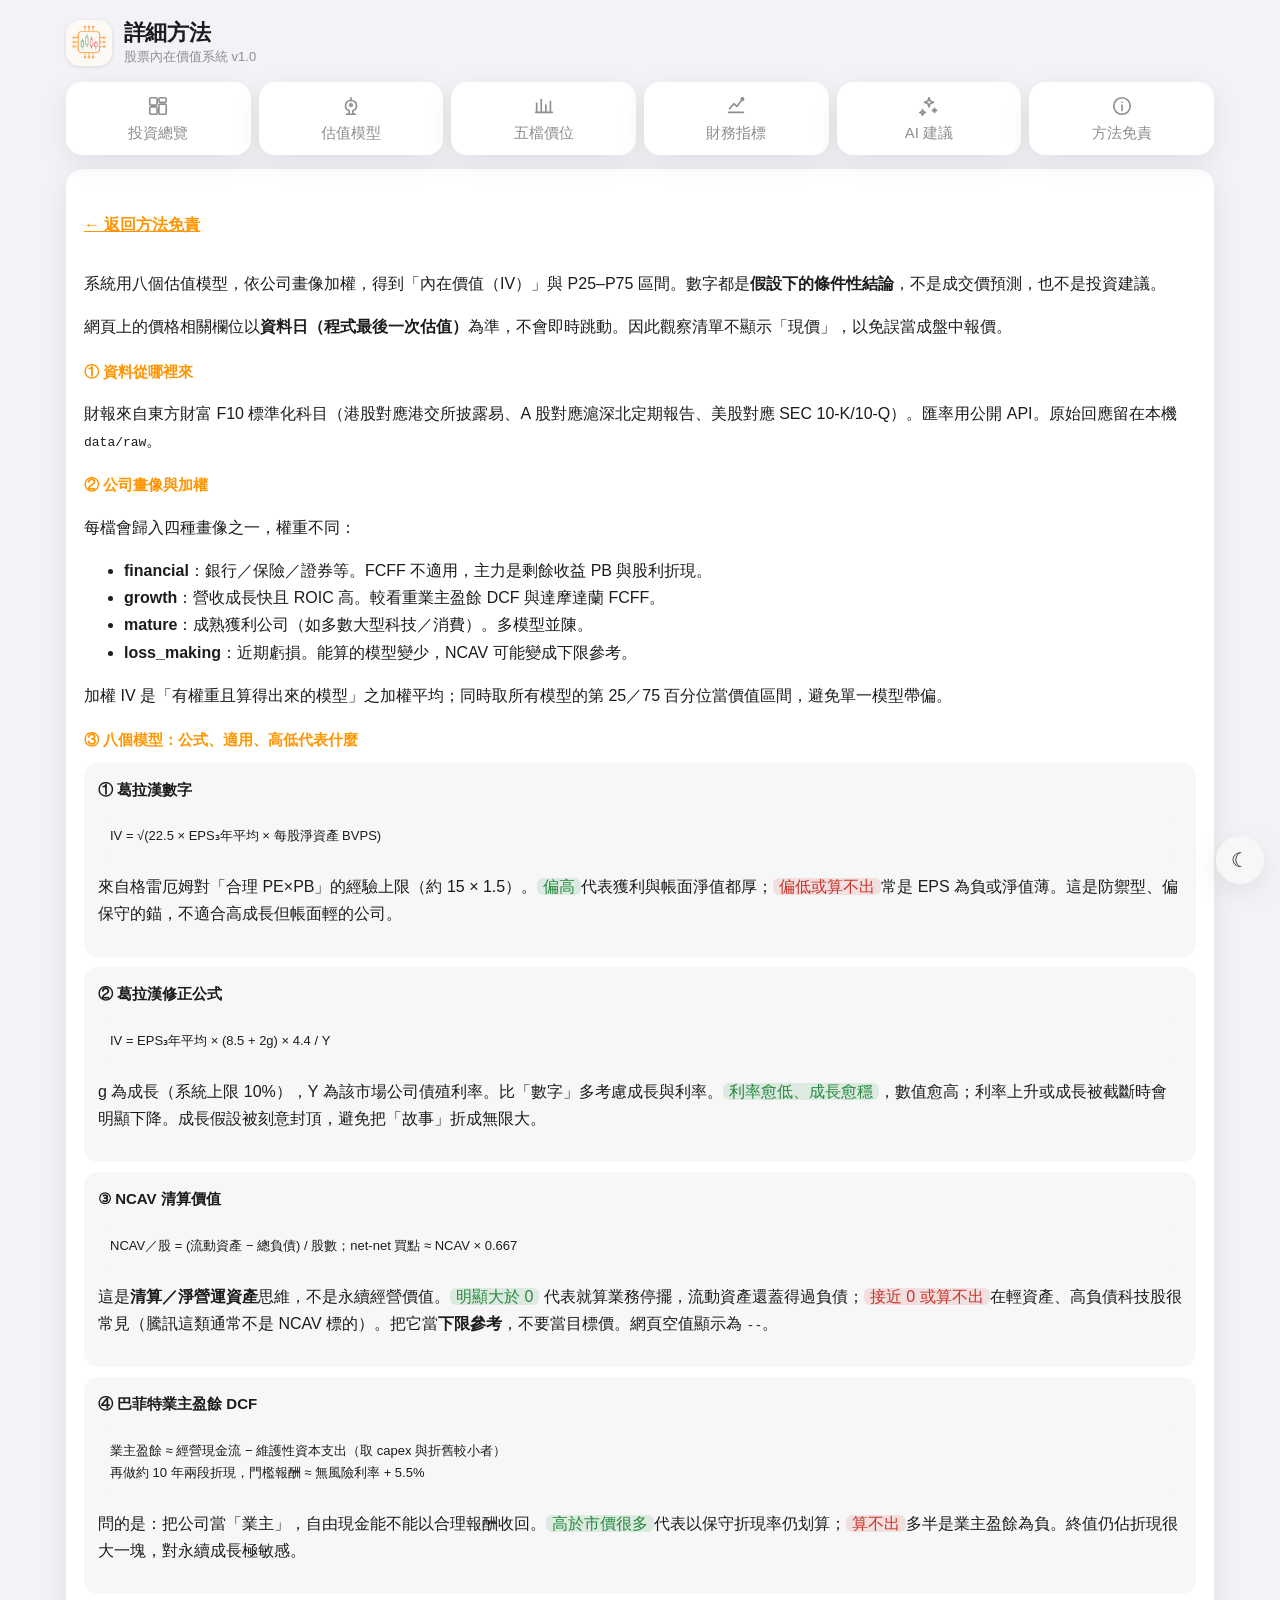
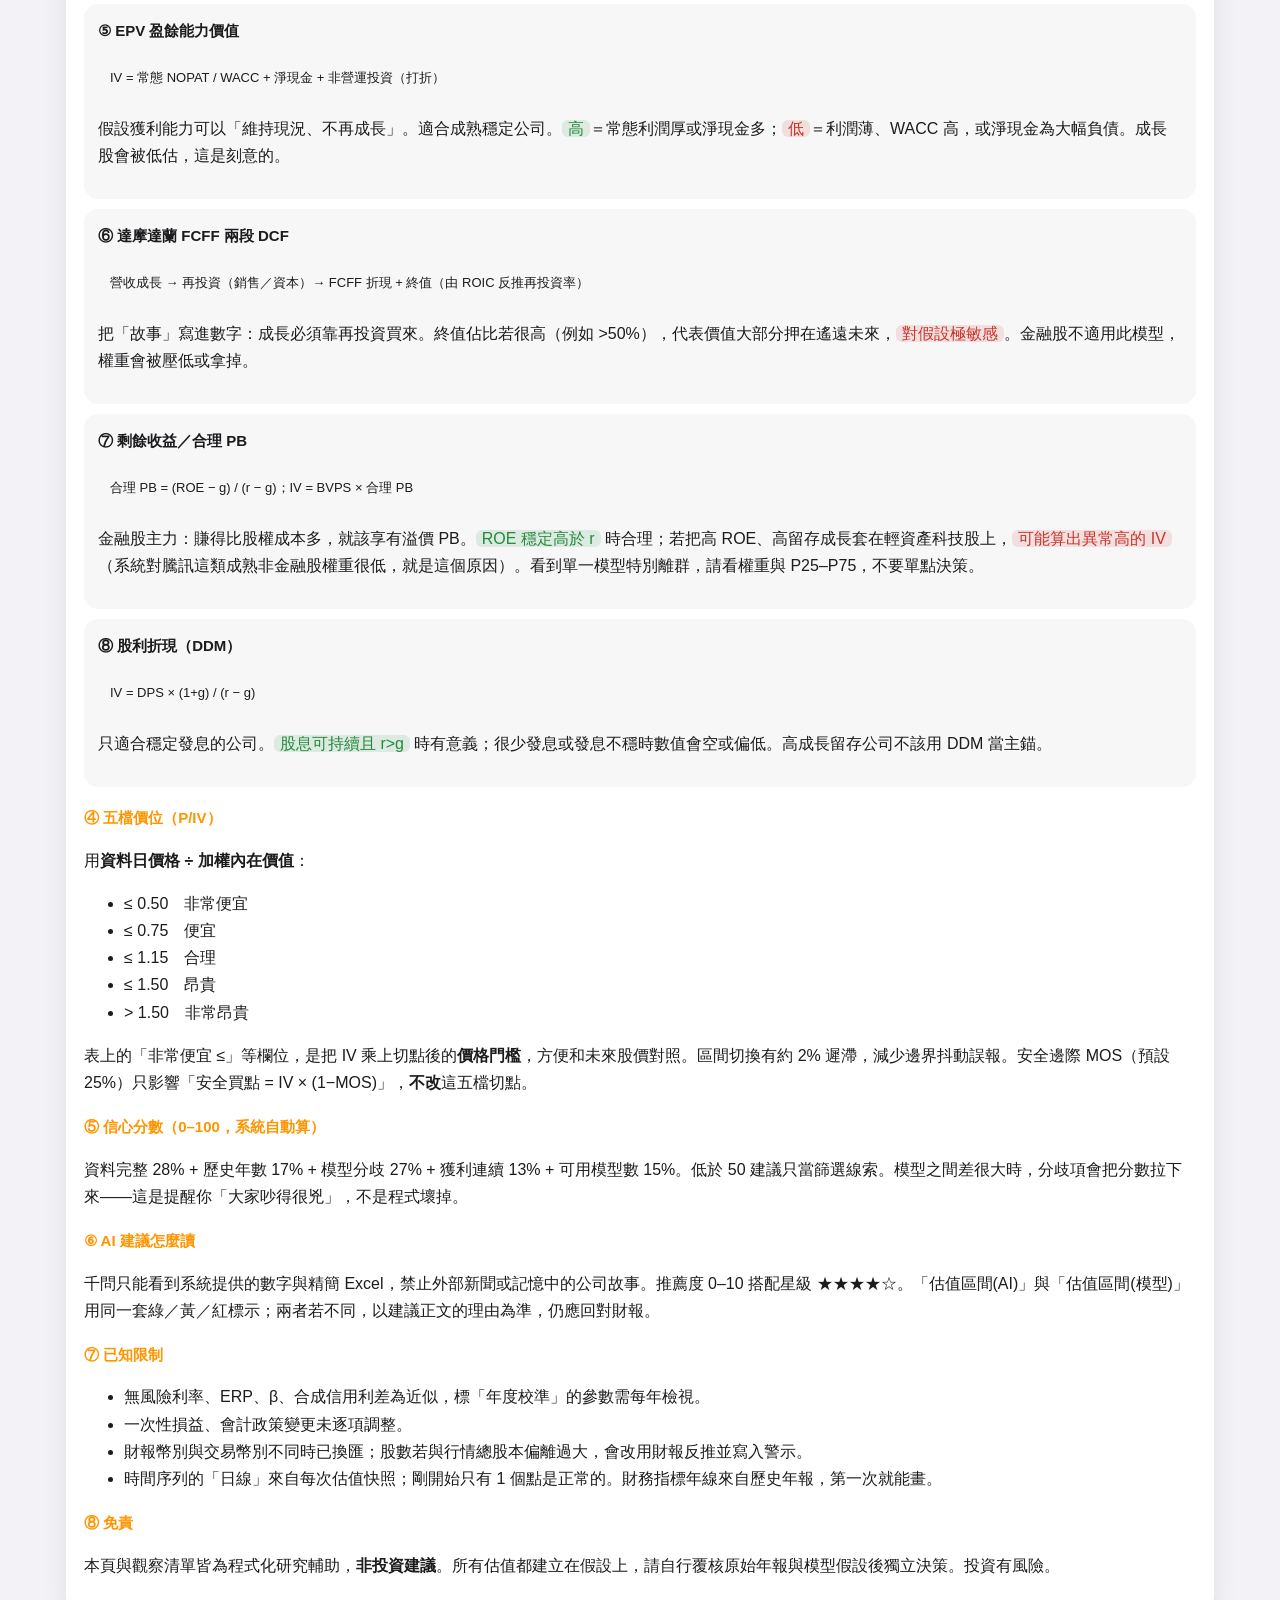
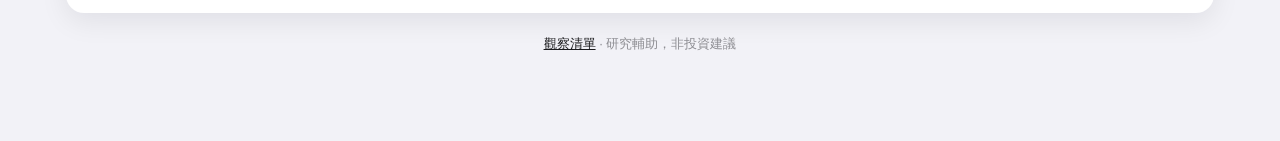
==== commit 98b33443: "ivalue report 2026-09-12 (web base)" ====
--- a/docs/method.html
+++ b/docs/method.html
@@ -5,16 +5,16 @@
   <meta name="viewport" content="width=device-width, initial-scale=1, viewport-fit=cover" />
   <meta name="theme-color" content="#F5F5F7" />
   <title>詳細方法 · 股票內在價值系統</title>
-  <link rel="icon" type="image/png" href="./favicon.png?v=1.0.4b" />
-  <link rel="apple-touch-icon" href="./assets/apple-touch-icon.png?v=1.0.4b" />
-  <link rel="stylesheet" href="./assets/app.css?v=1.0.4b" />
+  <link rel="icon" type="image/png" href="./favicon.png?v=1.0.5" />
+  <link rel="apple-touch-icon" href="./assets/apple-touch-icon.png?v=1.0.5" />
+  <link rel="stylesheet" href="./assets/app.css?v=1.0.5" />
 </head>
 <body class="page-method">
   <div class="app">
     <header class="top">
       <div class="brand">
         <a class="logo" href="./index.html" title="回首頁">
-          <img src="./assets/logo.png?v=1.0.4b" alt="股票內在價值系統" />
+          <img src="./assets/logo.png?v=1.0.5" alt="股票內在價值系統" />
         </a>
         <div>
           <h1>詳細方法</h1>
@@ -24,33 +24,34 @@
     </header>
 
     <nav class="nav-cards" aria-label="主要分頁">
-      <a class="nav-btn" href="./index.html">
+      <a class="nav-btn" href="./index.html?tab=overview">
         <span class="ico" aria-hidden="true"><svg viewBox="0 0 24 24" fill="none" stroke="currentColor" stroke-width="1.8" stroke-linecap="round" stroke-linejoin="round"><rect x="3" y="3" width="8" height="8" rx="1.5"/><rect x="13" y="3" width="8" height="5" rx="1.5"/><rect x="13" y="10" width="8" height="11" rx="1.5"/><rect x="3" y="13" width="8" height="8" rx="1.5"/></svg></span>
         <span>投資總覽</span>
       </a>
-      <a class="nav-btn" href="./index.html">
+      <a class="nav-btn" href="./index.html?tab=models">
         <span class="ico" aria-hidden="true"><svg viewBox="0 0 24 24" fill="none" stroke="currentColor" stroke-width="1.8" stroke-linecap="round" stroke-linejoin="round"><path d="M12 3v3"/><path d="M7 21h10"/><path d="M12 6c-3.5 0-6 2.2-6 6 0 2.6 1.5 4.2 4 5.3V21"/><path d="M12 6c3.5 0 6 2.2 6 6 0 2.6-1.5 4.2-4 5.3V21"/><circle cx="12" cy="11" r="1.4"/></svg></span>
         <span>估值模型</span>
       </a>
-      <a class="nav-btn" href="./index.html">
+      <a class="nav-btn" href="./index.html?tab=bands">
         <span class="ico" aria-hidden="true"><svg viewBox="0 0 24 24" fill="none" stroke="currentColor" stroke-width="1.8" stroke-linecap="round" stroke-linejoin="round"><path d="M4 19V9"/><path d="M9 19V5"/><path d="M14 19v-8"/><path d="M19 19V7"/><path d="M3 19h18"/></svg></span>
         <span>五檔價位</span>
       </a>
-      <a class="nav-btn" href="./index.html">
+      <a class="nav-btn" href="./index.html?tab=metrics">
         <span class="ico" aria-hidden="true"><svg viewBox="0 0 24 24" fill="none" stroke="currentColor" stroke-width="1.8" stroke-linecap="round" stroke-linejoin="round"><path d="M4 19h16"/><path d="M5 15l4.5-5.5 3.5 3 6-8"/><circle cx="19" cy="4.5" r="1.3"/></svg></span>
         <span>財務指標</span>
       </a>
-      <a class="nav-btn" href="./index.html">
+      <a class="nav-btn" href="./index.html?tab=advice">
         <span class="ico" aria-hidden="true"><svg viewBox="0 0 24 24" fill="none" stroke="currentColor" stroke-width="1.8" stroke-linecap="round" stroke-linejoin="round"><path d="M12 3l1.2 3.6L17 8l-3.8 1.4L12 13l-1.2-3.6L7 8l3.8-1.4L12 3z"/><path d="M5 16l.7 2L8 19l-2.3.8L5 22l-.7-2.2L2 19l2.3-.9L5 16z"/><path d="M18 14.5l.6 1.7 1.7.6-1.7.6-.6 1.7-.6-1.7-1.7-.6 1.7-.6.6-1.7z"/></svg></span>
         <span>AI 建議</span>
       </a>
-      <a class="nav-btn active" href="./method.html" aria-current="page">
+      <a class="nav-btn" href="./index.html?tab=method">
         <span class="ico" aria-hidden="true"><svg viewBox="0 0 24 24" fill="none" stroke="currentColor" stroke-width="1.8" stroke-linecap="round" stroke-linejoin="round"><circle cx="12" cy="12" r="9"/><path d="M12 11v6"/><circle cx="12" cy="8" r=".9" fill="currentColor" stroke="none"/></svg></span>
         <span>方法免責</span>
       </a>
     </nav>
 
     <article class="method">
+      <p><a class="method-link" href="./index.html?tab=method">← 返回方法免責</a></p>
       <p>系統用八個估值模型，依公司畫像加權，得到「內在價值（IV）」與 P25–P75 區間。數字都是<strong>假設下的條件性結論</strong>，不是成交價預測，也不是投資建議。</p>
       <p>網頁上的價格相關欄位以<strong>資料日（程式最後一次估值）</strong>為準，不會即時跳動。因此觀察清單不顯示「現價」，以免誤當成盤中報價。</p>
 
--- a/docs/assets/app.css
+++ b/docs/assets/app.css
@@ -49,12 +49,12 @@
   border-radius: 14px; overflow: hidden; display: block;
   background: transparent; box-shadow: 0 1px 4px rgba(0,0,0,.12); }
 a.logo img { width: 100%; height: 100%; display: block; object-fit: cover; }
-a.nav-btn { text-decoration: none; font: inherit; }
+a.nav-btn { text-decoration: none; }
 
 .nav-cards { display: grid; grid-template-columns: repeat(6, 1fr); gap: 8px; margin-bottom: 14px; }
 .nav-btn { border: 0; background: var(--card); color: var(--muted); border-radius: 16px;
   padding: 12px 8px; box-shadow: var(--shadow); cursor: pointer; display: flex; flex-direction: column;
-  align-items: center; gap: 6px; font-size: 12px; }
+  align-items: center; gap: 6px; font-size: 15px; }
 .nav-btn .ico { width: 24px; height: 24px; color: inherit; display: grid; place-items: center; }
 .nav-btn .ico svg { width: 22px; height: 22px; }
 .nav-btn.active { color: var(--accent); }
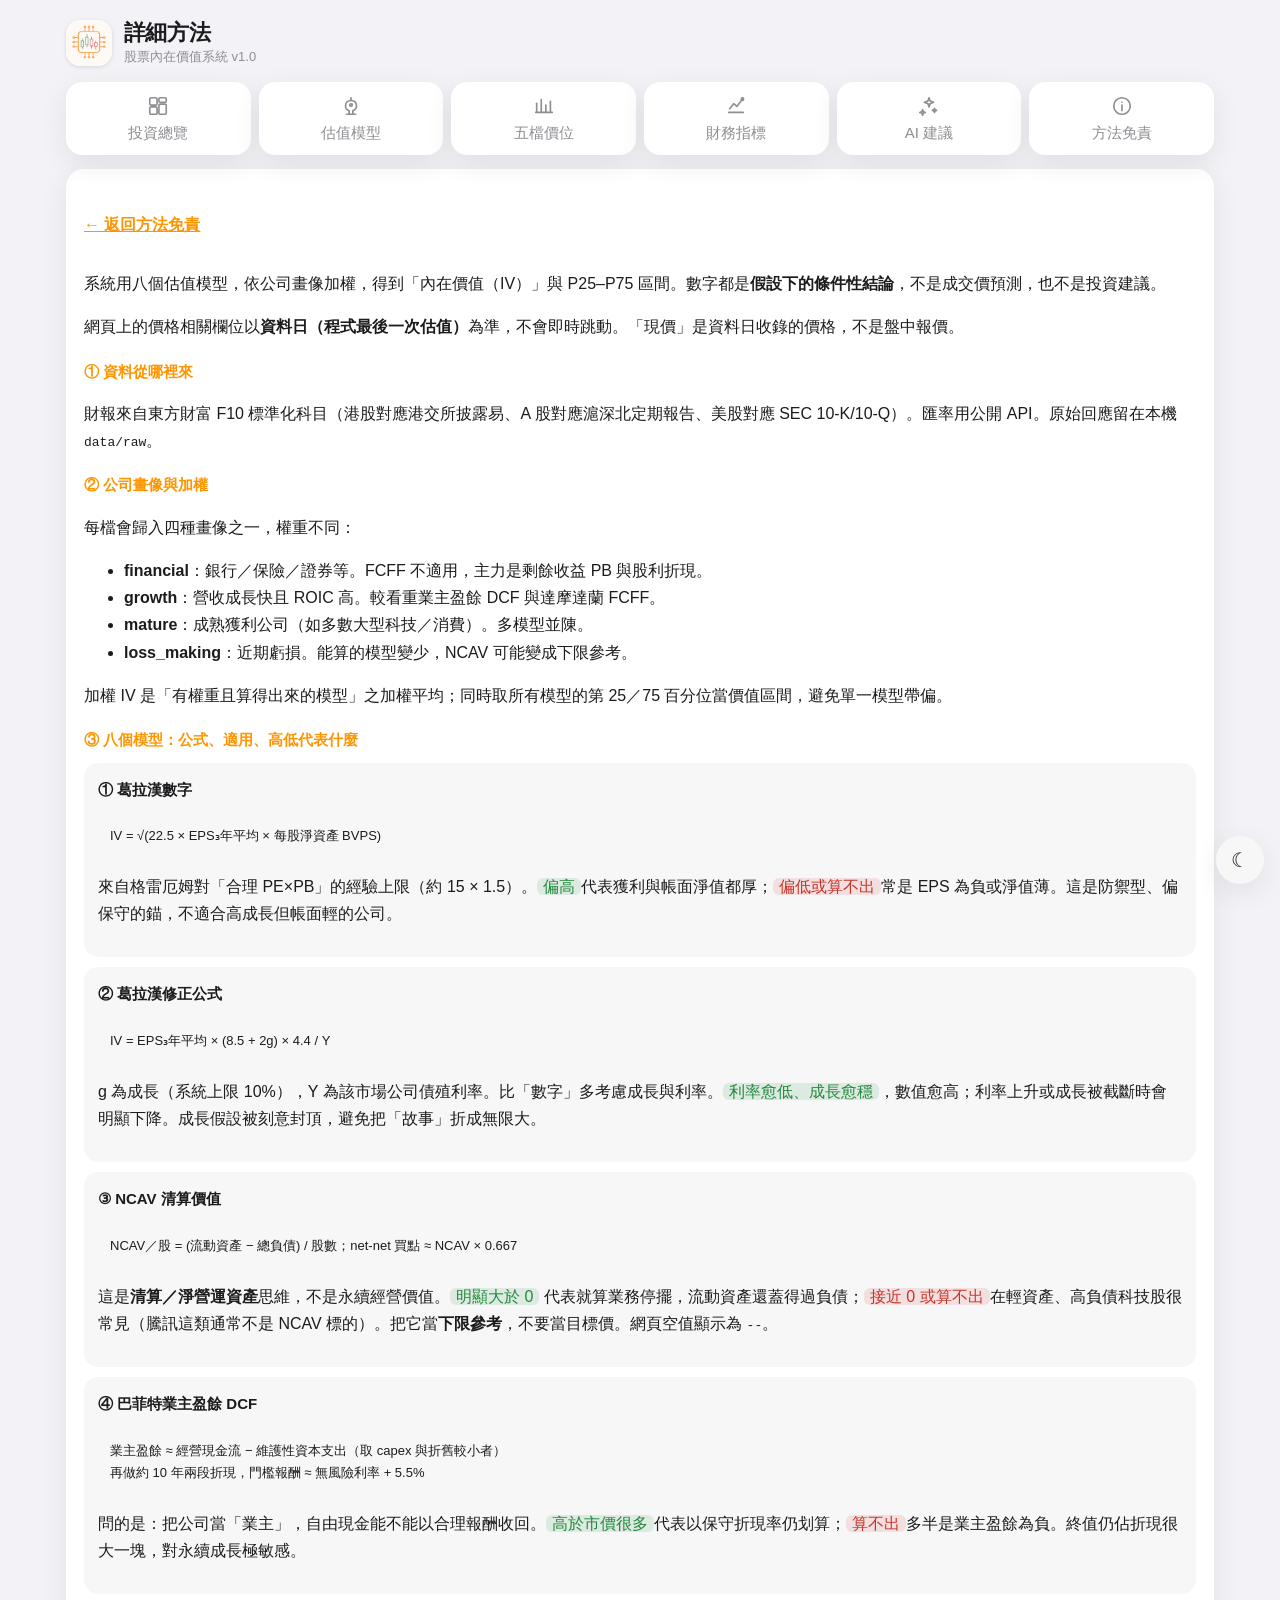
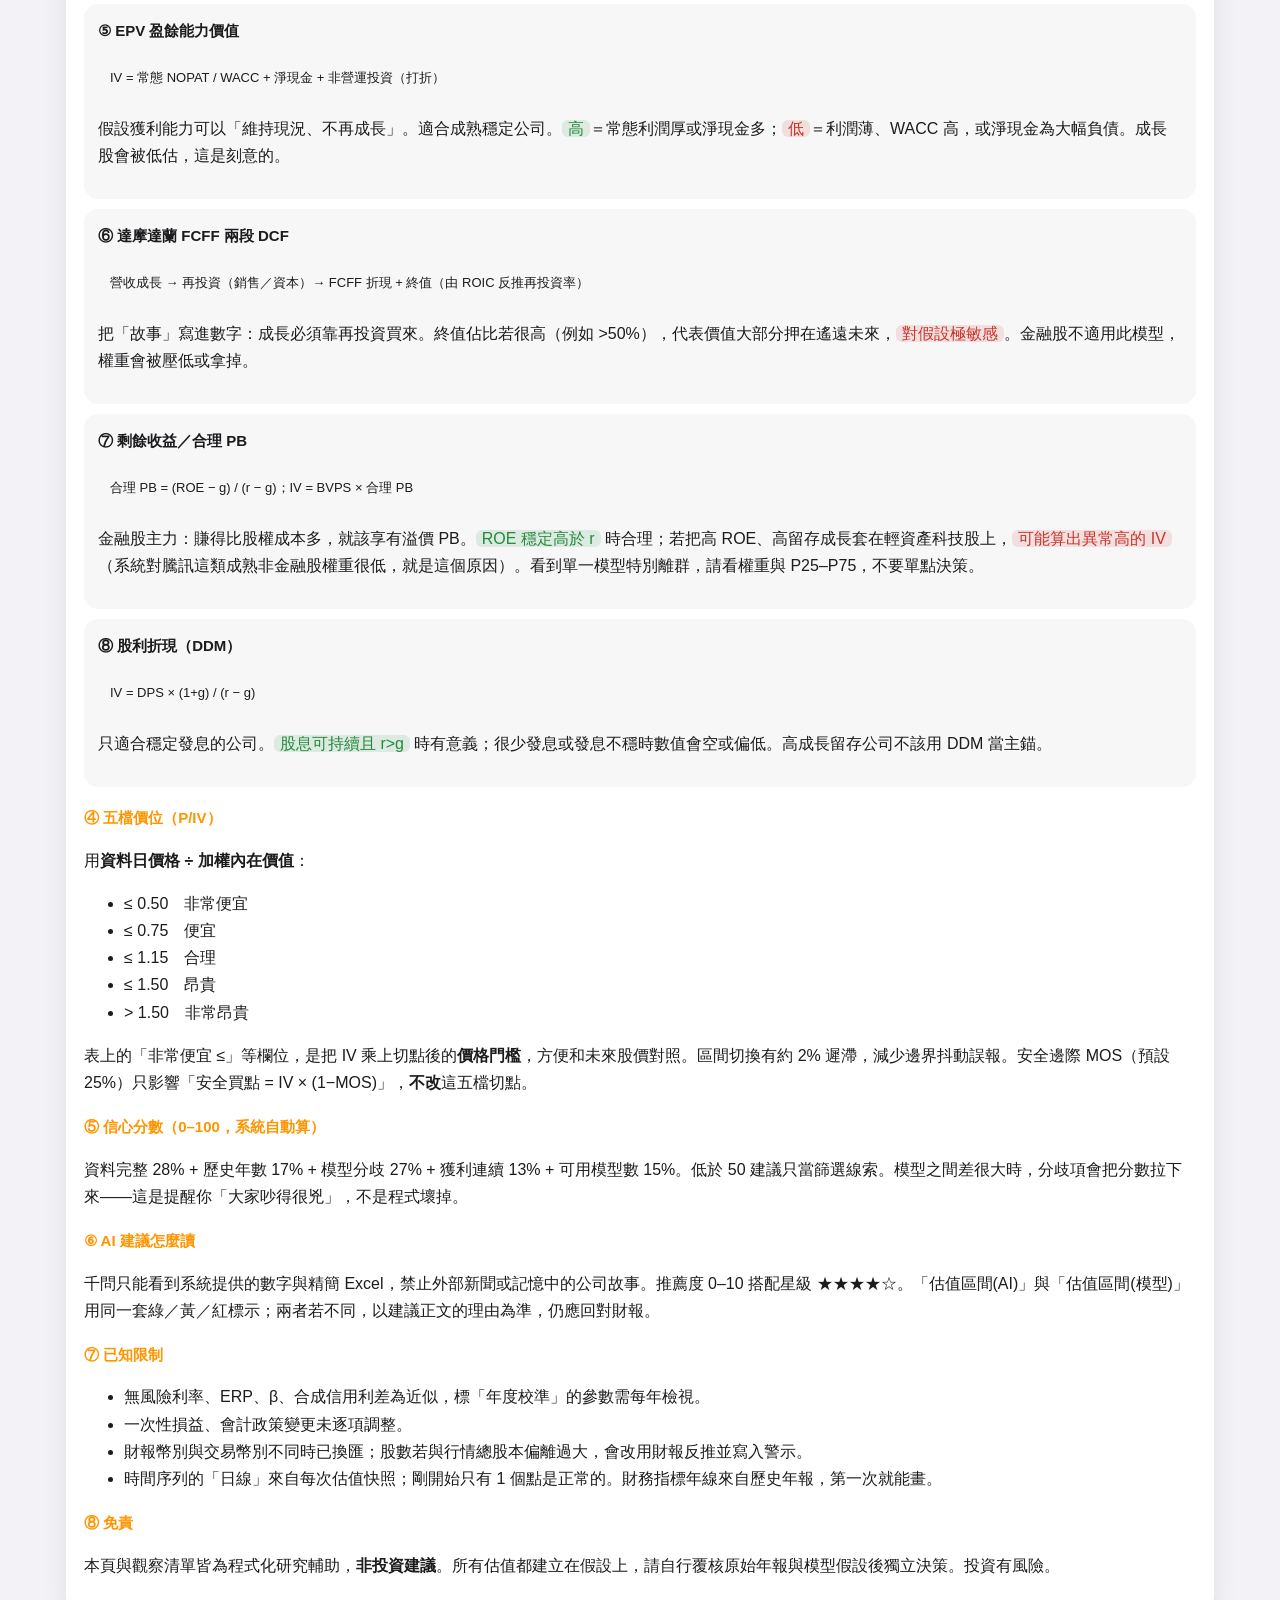
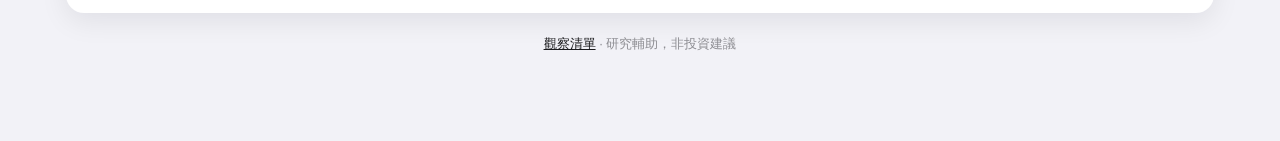
==== commit 7f46b7f5: "ivalue report 2026-09-16 (web base)" ====
--- a/docs/method.html
+++ b/docs/method.html
@@ -5,16 +5,16 @@
   <meta name="viewport" content="width=device-width, initial-scale=1, viewport-fit=cover" />
   <meta name="theme-color" content="#F5F5F7" />
   <title>詳細方法 · 股票內在價值系統</title>
-  <link rel="icon" type="image/png" href="./favicon.png?v=1.0.5" />
-  <link rel="apple-touch-icon" href="./assets/apple-touch-icon.png?v=1.0.5" />
-  <link rel="stylesheet" href="./assets/app.css?v=1.0.5" />
+  <link rel="icon" type="image/png" href="./favicon.png?v=1.0.6" />
+  <link rel="apple-touch-icon" href="./assets/apple-touch-icon.png?v=1.0.6" />
+  <link rel="stylesheet" href="./assets/app.css?v=1.0.6" />
 </head>
 <body class="page-method">
   <div class="app">
     <header class="top">
       <div class="brand">
         <a class="logo" href="./index.html" title="回首頁">
-          <img src="./assets/logo.png?v=1.0.5" alt="股票內在價值系統" />
+          <img src="./assets/logo.png?v=1.0.6" alt="股票內在價值系統" />
         </a>
         <div>
           <h1>詳細方法</h1>
@@ -53,7 +53,7 @@
     <article class="method">
       <p><a class="method-link" href="./index.html?tab=method">← 返回方法免責</a></p>
       <p>系統用八個估值模型，依公司畫像加權，得到「內在價值（IV）」與 P25–P75 區間。數字都是<strong>假設下的條件性結論</strong>，不是成交價預測，也不是投資建議。</p>
-      <p>網頁上的價格相關欄位以<strong>資料日（程式最後一次估值）</strong>為準，不會即時跳動。因此觀察清單不顯示「現價」，以免誤當成盤中報價。</p>
+      <p>網頁上的價格相關欄位以<strong>資料日（程式最後一次估值）</strong>為準，不會即時跳動。「現價」是資料日收錄的價格，不是盤中報價。</p>
 
       <h3>① 資料從哪裡來</h3>
       <p>財報來自東方財富 F10 標準化科目（港股對應港交所披露易、A 股對應滬深北定期報告、美股對應 SEC 10-K/10-Q）。匯率用公開 API。原始回應留在本機 <code>data/raw</code>。</p>
--- a/docs/assets/app.css
+++ b/docs/assets/app.css
@@ -112,7 +112,8 @@
 .item h3 { margin: 0; font-size: 16px; }
 .item-hd { display: flex; gap: 10px; align-items: center; padding: 14px 14px 8px; }
 .item-id { flex: 1; min-width: 0; }
-.item-meta { display: flex; gap: 8px; align-items: center; margin-top: 4px; font-size: 12px; }
+.item-meta { display: flex; gap: 8px; align-items: center; margin-top: 4px; font-size: 12px; flex-wrap: wrap; }
+.px { color: var(--text); font-variant-numeric: tabular-nums; font-weight: 650; }
 .mkt { background: var(--accent-soft); color: var(--accent); font-weight: 700; font-size: 11px;
   padding: 1px 6px; border-radius: 6px; }
 .ico-sq { min-width: 52px; height: 34px; padding: 0 6px; border-radius: 10px; background: var(--accent-soft); color: var(--accent);
